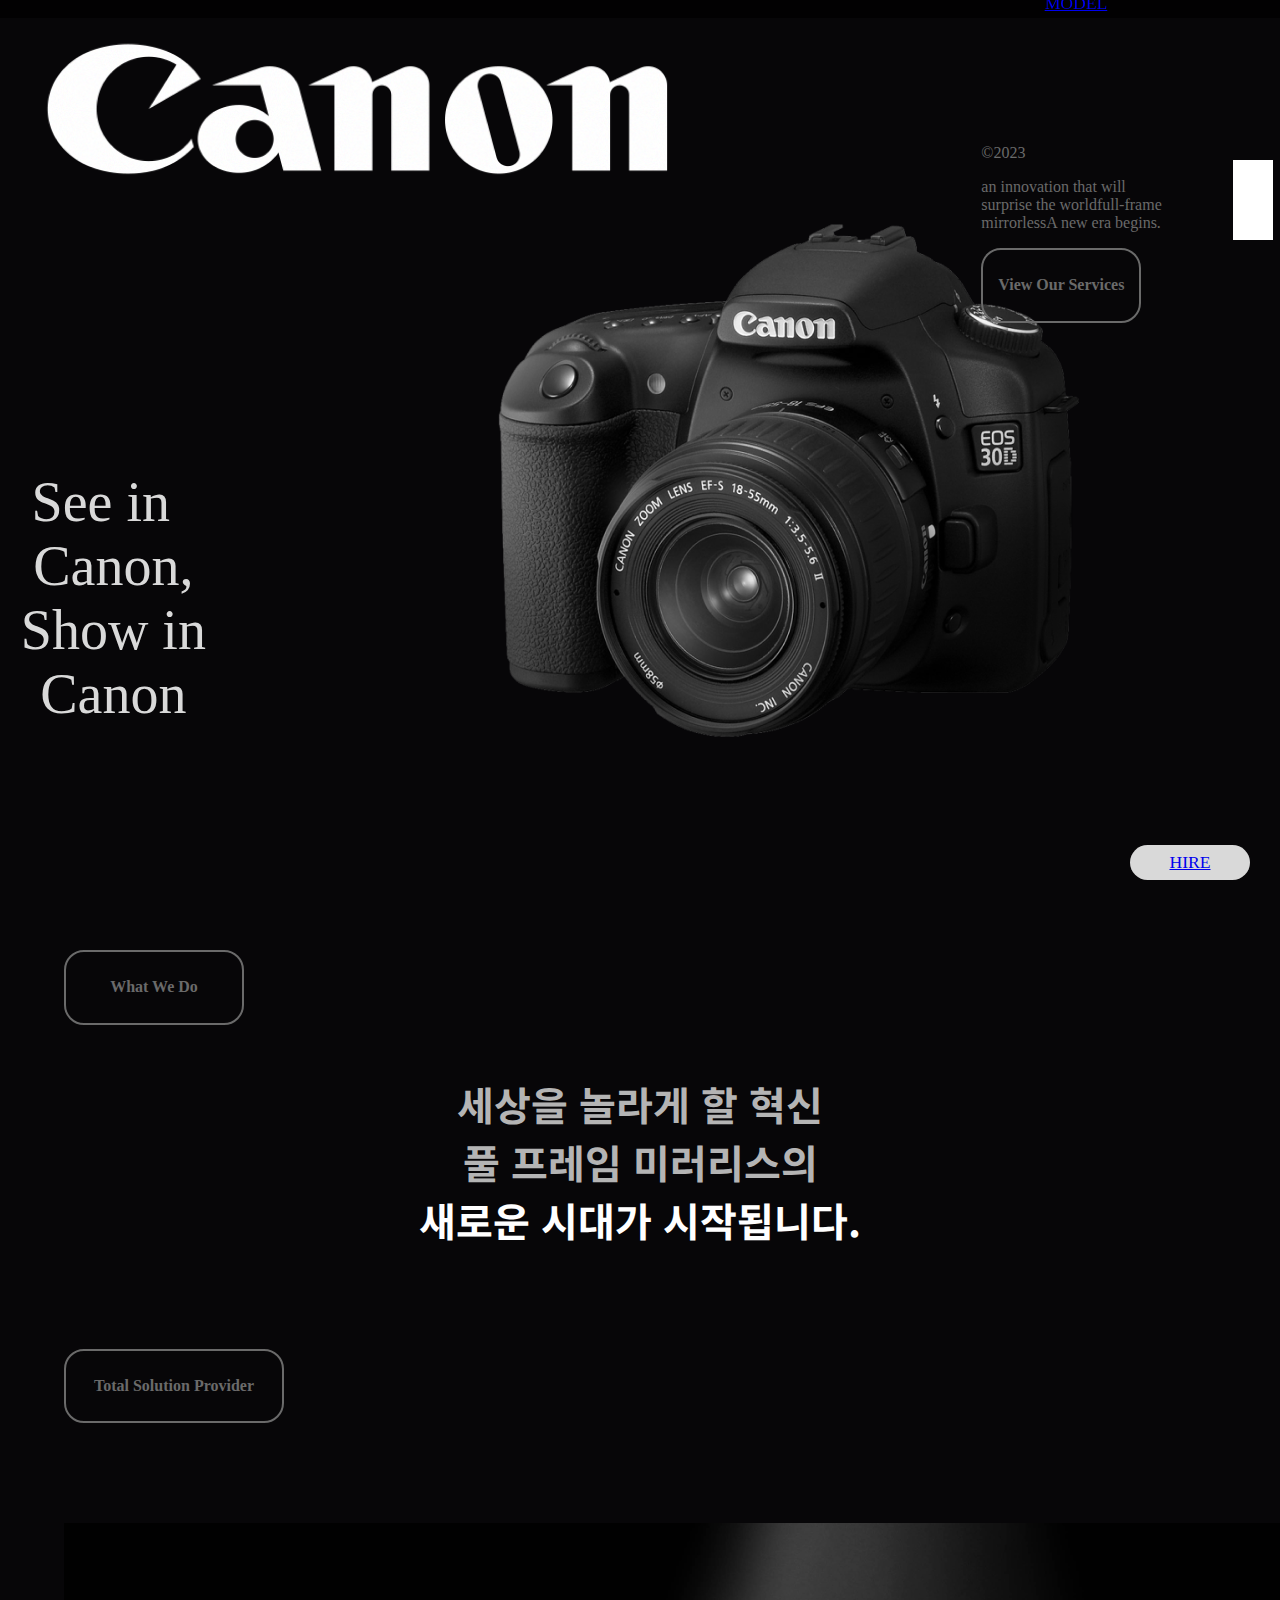
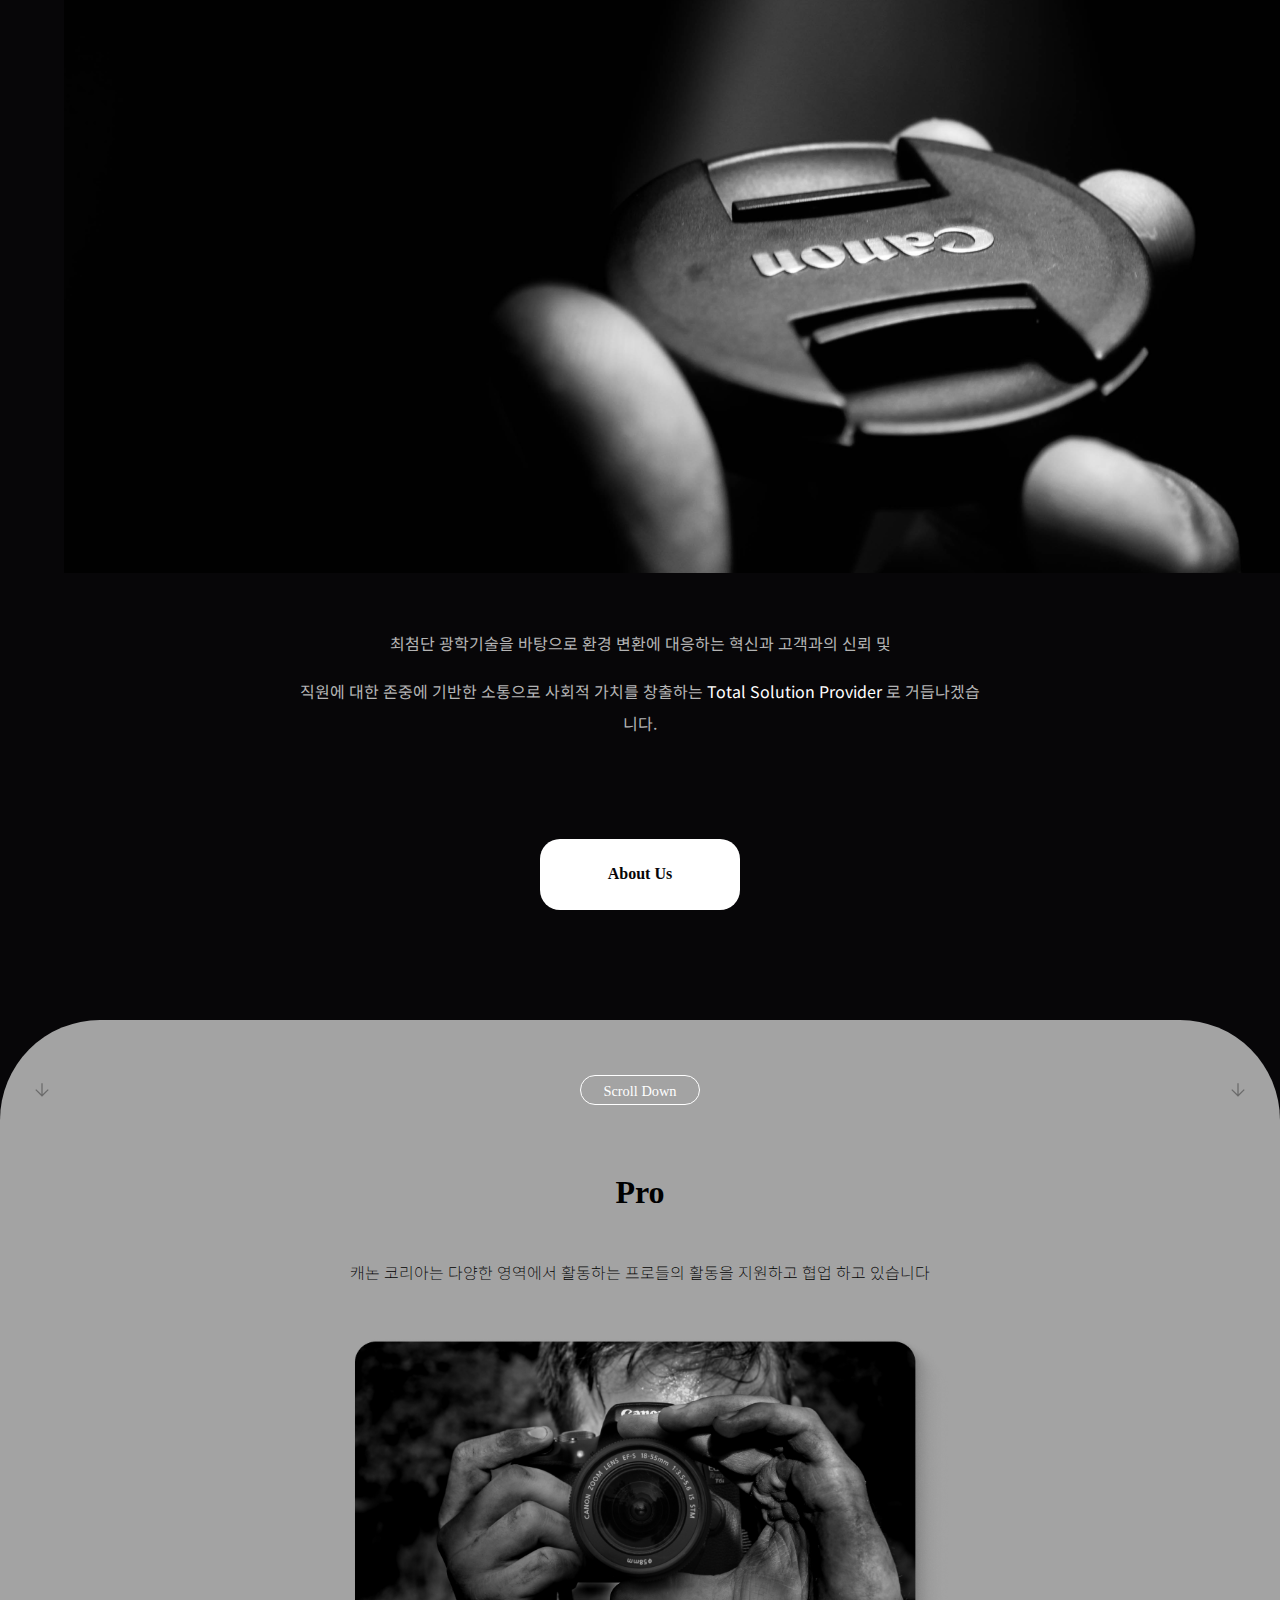
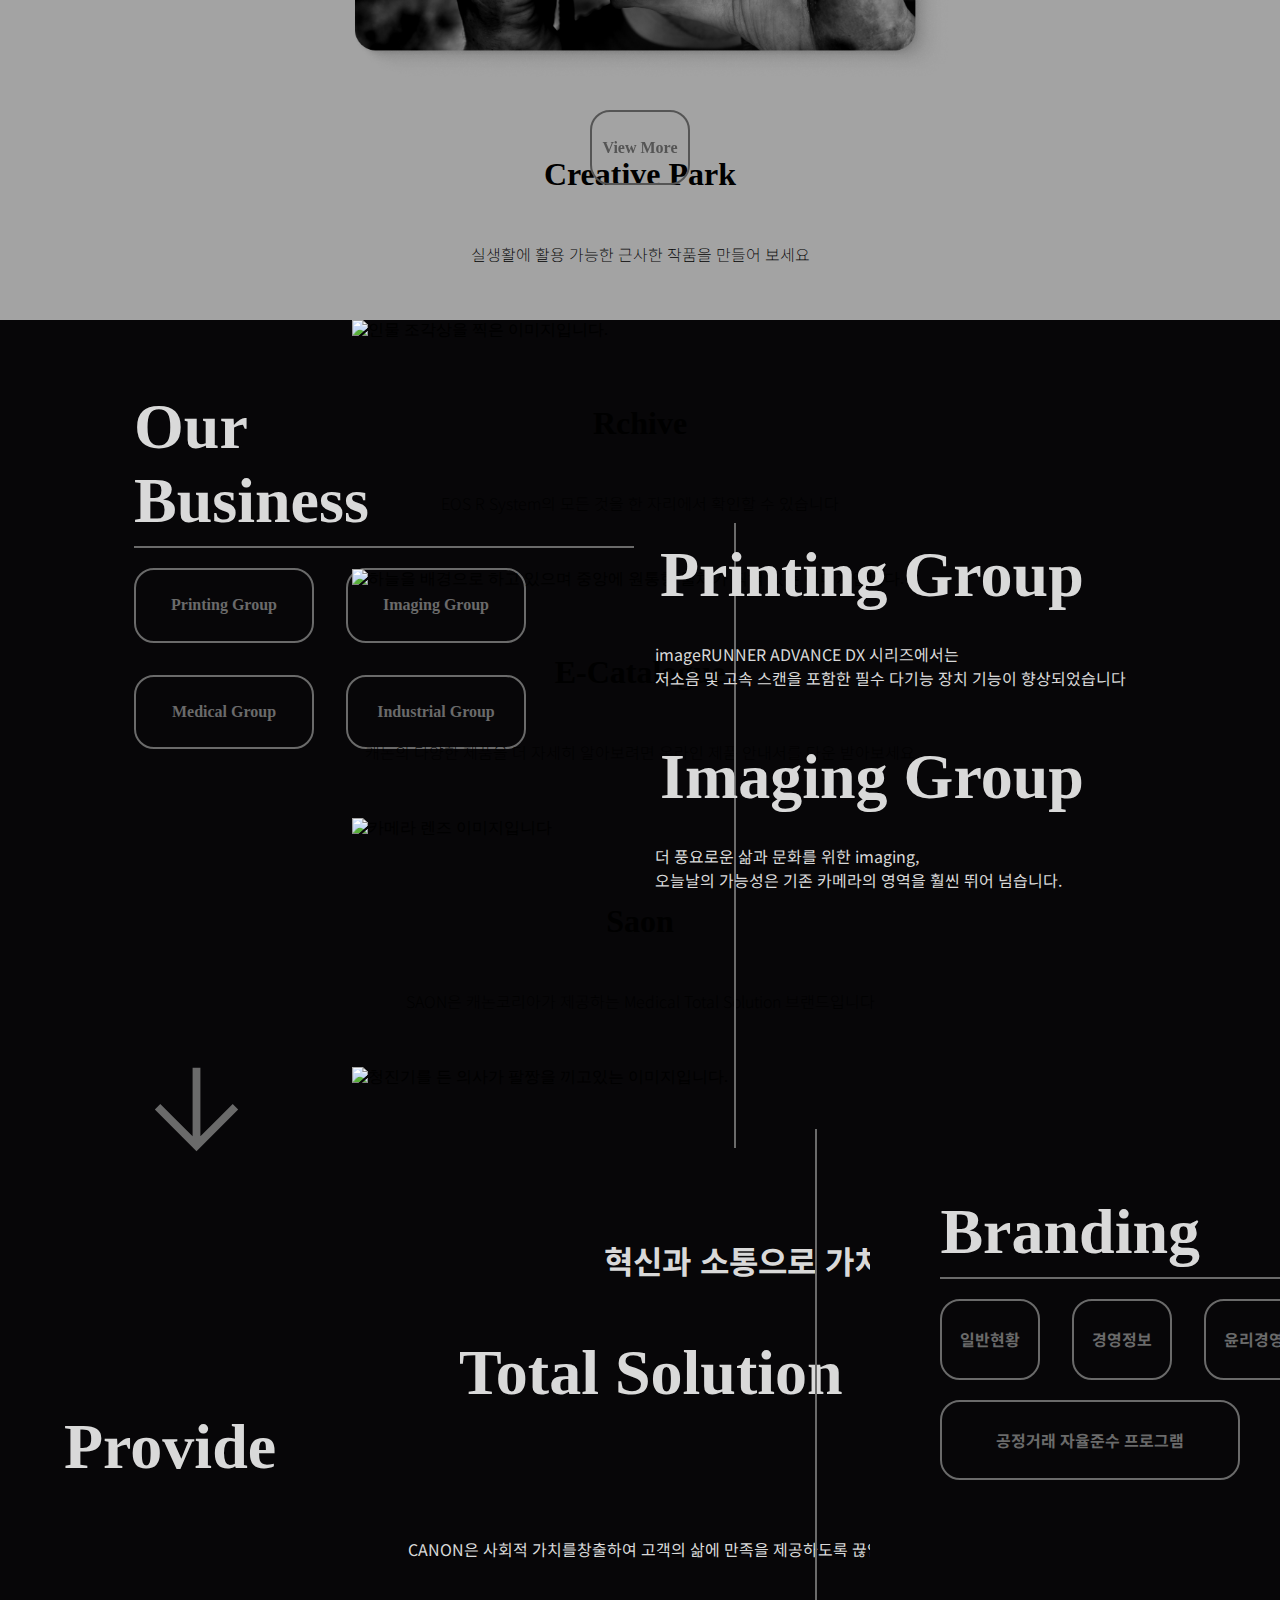
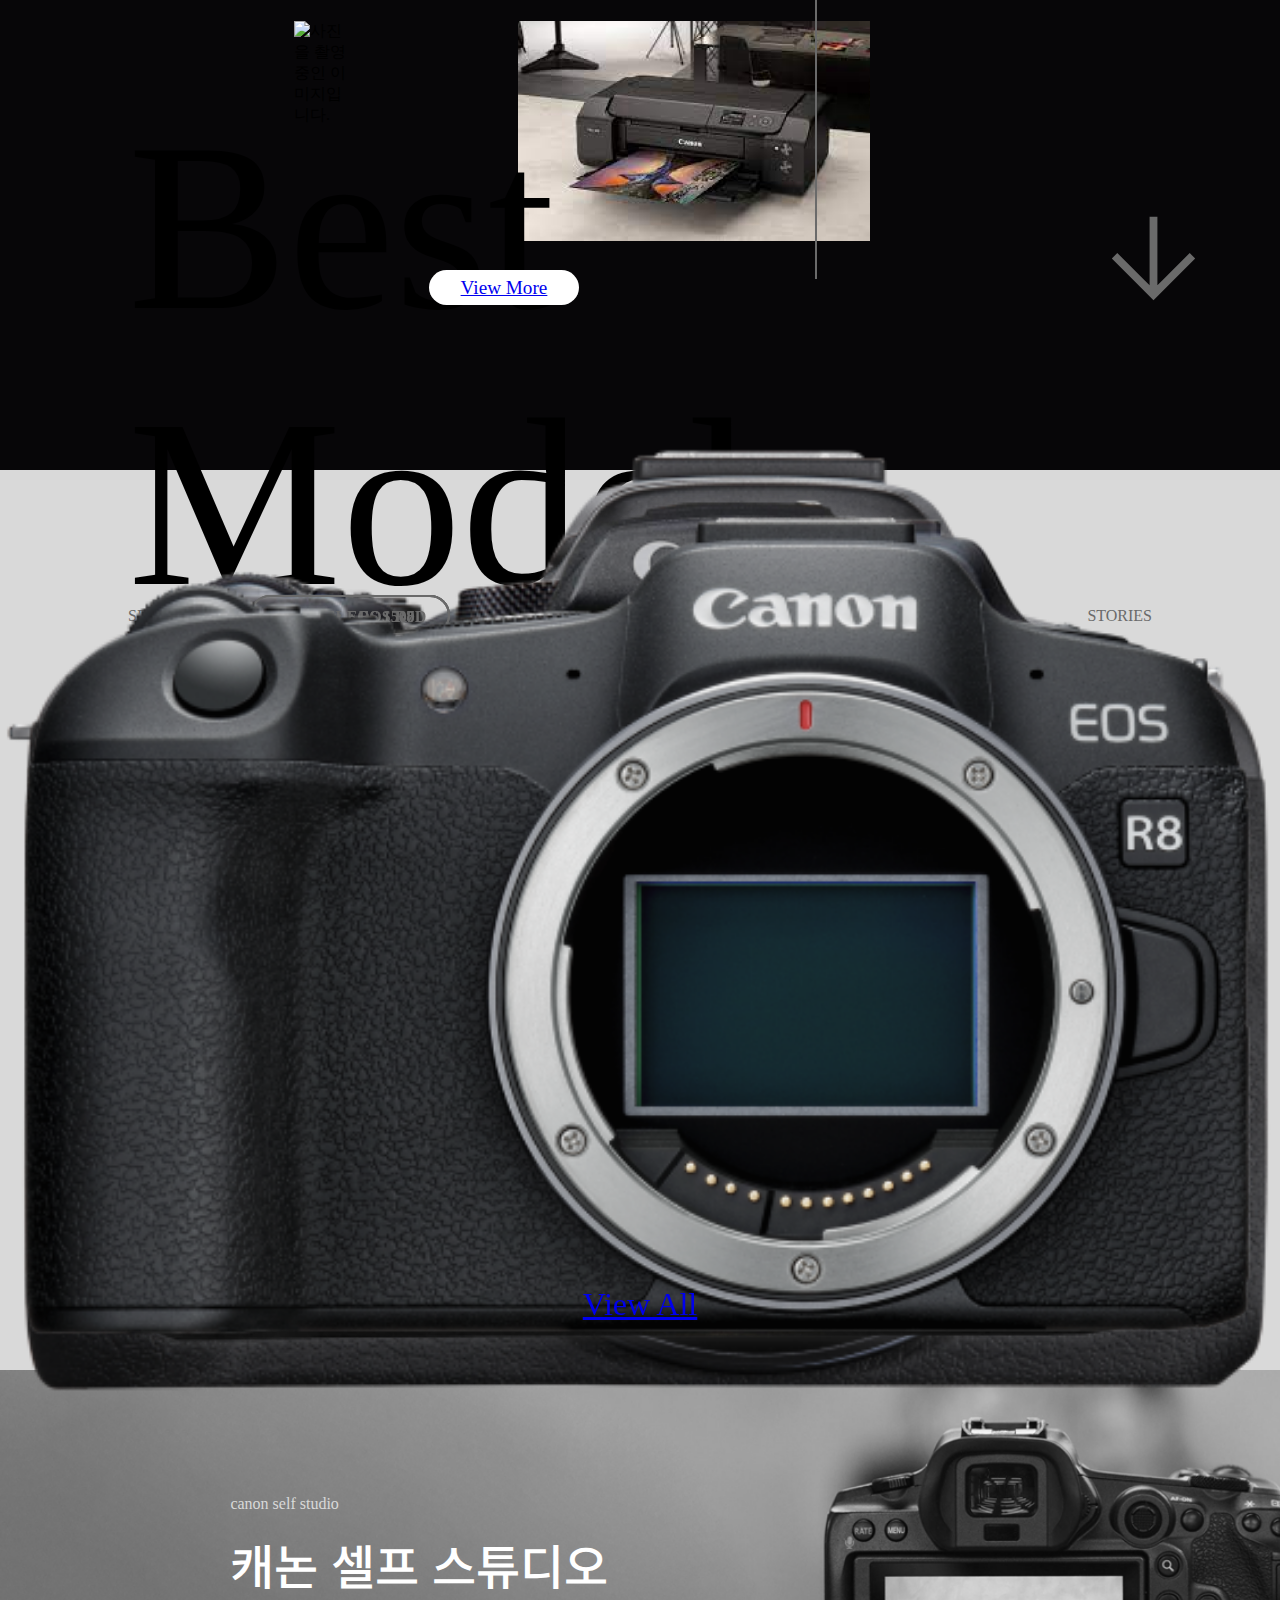
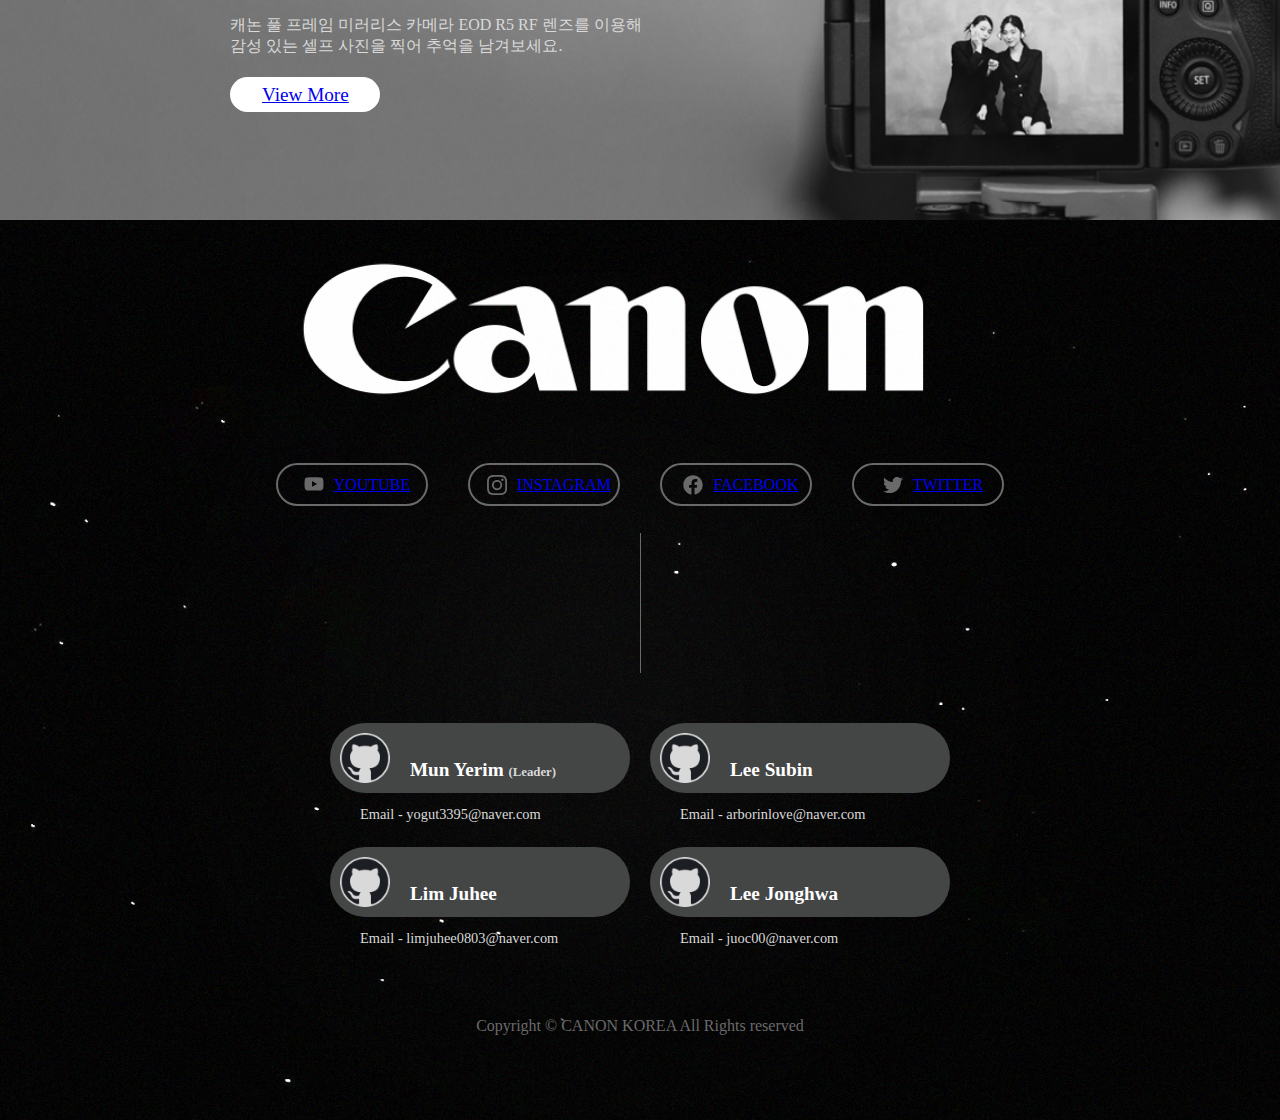
==== index.html @ 64e135cb "이종화 main 페이지 추가 수정" ====
<!DOCTYPE html>
<html lang="ko">
<head>
    <meta charset="UTF-8">
    <meta name="viewport" content="width=device-width, initial-scale=1.0">
    <title>main-design</title>
    <!-- open graph -->

    <!-- favicon -->
    <link rel="apple-touch-icon" sizes="180x180" href="./favicon/apple-touch-icon.png">
    <link rel="icon" type="image/png" sizes="32x32" href="./favicon/favicon-32x32.png">
    <link rel="icon" type="image/png" sizes="16x16" href="./favicon/favicon-16x16.png">
    <link rel="manifest" href="./favicon/site.webmanifest">
    
    <!-- reset -->
    <link rel="stylesheet" href="./common/minireset.min.css">

    <!-- font -->
    <link rel="stylesheet" href="./neuemontreal-canon-subset.css">
    <link rel="stylesheet" href="./en-font.css">

    <!-- 공통 css -->
    <link rel="stylesheet" href="./common.css">
    <link href="https://unpkg.com/aos@2.3.1/dist/aos.css" rel="stylesheet">
    <link rel="stylesheet" href="./common/swiper-bundle.min.css">
    
    <!-- 개별 css -->
    <link rel="stylesheet" href="./index.css">

    <!-- jQuery -->
    <script src="./common/jquery-3.7.0.min.js"></script>

    <!-- JS livelibrary-->
    <script src="https://unpkg.com/aos@2.3.1/dist/aos.js"></script>
    <script src="./common/swiper-bundle.min.js"></script>
    <script src="./common/gsap.min.js"></script>
    <script src="./common/ScrollTrigger.min.js"></script>
    <script src="./common/ScrollToPlugin.min.js"></script>
    <!-- 개별 JS-->
    <script defer src="./index.js"></script>
</head>
<body>
    <script>
        AOS.init();
    </script>
    <!-- nav -->
    <header>
        <div class="nav-logo">
            <img src="./images/logo-big.png" alt="캐논 큰 사이즈의 로고입니다.">
        </div>
        <nav>
            <ul class="gnb">
                <li>.</li>
                <li><a href="#">HOME</a></li>
                <li><a href="./branding/branding.html">BRANDING</a></li>
                <li><a href="./bestModel/bestModel.html">BEST MODEL</a></li>
                <li><a href="./event/event.html">EVENT</a></li>
            </ul>
        </nav>
        <a href="#" class="side-btn"><img src="./images/logo_black.png" alt=""></a> 
        <a href="#" class="bottom-btn">HIRE</a>
    </header>
    <!-- main -->
    <main>
        <!--  main-home  -->
        <article class="main-home">
            <div class="main-home-left-box">
                <h2>See in Canon, <!-- color : d9d9d9 -->
                    <br>Show in Canon
                </h2>
            </div>
            <div class="main-home-center-box">
                <img src="./images/main-camera.png" alt="캐논 카메라 사진입니다.">
            </div>
            <div class="main-home-right-box">
                <p>©2023</p>
                <p>an innovation that will <!-- color : 6a6a6a -->
                    <br>surprise the worldfull-frame 
                    <br>mirrorlessA new era begins.
                </p>        
                <div class="radius-area-txt">
                    <h4>View Our Services</h4><!-- color : 6a6a6a -->
                </div>           
            </div>
        </article>
        <!--  main-about  -->
        <article class="main-about">
            <div class="radius-area-txt">
                <h4>What We Do</h4>
            </div>
            <h2 class="main-about-large-txt">세상을 놀라게 할 혁신 <!-- color : b4b4b4 -->
                <br>풀 프레임 미러리스의 
                <br><span class="main-about-point-color">새로운 시대가 시작됩니다.</span> <!-- color : ffffff -->
            </h2>
            <div class="radius-area-txt">
                <h4>Total Solution Provider</h4>
            </div>
                <img src="./images/main-aboutUs.png" alt="캐논 카메라 렌즈의 이미지입니다."> 
            <div class="main-about-txt-box">
                <p>최첨단 광학기술을 바탕으로 환경 변환에 대응하는 혁신과 고객과의 신뢰 및 </p>
                <p>직원에 대한 존중에 기반한 소통으로 사회적 가치를 창출하는
                    <span class="main-about-point-color">Total Solution Provider</span>
                    로 거듭나겠습니다.</p>
            </div>
                <div class="main-aboutus">
                    <h4>About Us</h4>
                </div>
                <div class="main-scrolldown-title">
                    <div class="flow-text">
                        <div class="ani-left">
                            <h1>See in Canon Show in Canon</h1>
                        </div>
                        <div class="ani-right">
                            <h1>See in Canon Show in Canon</h1>
                        </div>
                    </div>
                </div>
        </article>
        <!--  main-scrollDown  -->
        <article class="swiper main-scrolldown" id="swiper2">
            <div class="main-scrolldown-txt">
                <div class="scrollDown-arrow">
                    <svg xmlns="http://www.w3.org/2000/svg" viewBox="0 -960 960 960">
                    <path d="M480-160 160-480l42-42 248 248v-526h60v526l248-248 42 42-320 320Z" />
                    </svg>
                    
                    <p>scroll down</p>
                    
                    <svg xmlns="http://www.w3.org/2000/svg" viewBox="0 -960 960 960">
                    <path d="M480-160 160-480l42-42 248 248v-526h60v526l248-248 42 42-320 320Z" />
                    </svg>
                </div>
            </div>
            <div class="view-btn">
                <h4>View More</h4>
            </div>
            <div class="swiper-wrapper">
                <div class="swiper-slide main-scrolldown-swiper">
                    <div class="main-scrolldown-title">
                        <h3>Pro</h3>
                        <p>캐논 코리아는 다양한 영역에서 활동하는 프로들의 활동을 지원하고 협업 하고 있습니다</p>
                    </div>
                    <img src="./images/main-scrollDown1.png" alt="사진 찍는 모습을 담은 이미지입니다"> 
                </div>
                <div class="swiper-slide main-scrolldown-swiper">
                    <div class="main-scrolldown-title">
                        <h3>Creative Park</h3>
                        <p>실생활에 활용 가능한 근사한 작품을 만들어 보세요</p>
                    </div>
                    <img src="./images/main-scrollDown2.png" alt="인물 조각상을 찍은 이미지입니다."> 
                </div>
                <div class="swiper-slide main-scrolldown-swiper">
                    <div class="main-scrolldown-title">
                        <h3>Rchive</h3>
                        <p>EOS R System의 모든 것을 한 자리에서 확인할 수 있습니다</p>
                    </div>
                    <img src="./images/main-scrollDown3.png" alt="하늘을 배경으로 하고 있으며 중앙에 원통형 물체가 찍혀 있는 이미지입니다."> 
                </div>
                <div class="swiper-slide main-scrolldown-swiper">
                    <div class="main-scrolldown-title">
                        <h3>E-Catalogue</h3>
                        <p>캐논의 다양한 제품을 더 자세히 알아보려면 온라인 제품 안내서를 다운 받아보세요</p>
                    </div>
                    <img src="./images/main-scrollDown4.png" alt="카메라 렌즈 이미지입니다"> 
                </div>
                <div class="swiper-slide main-scrolldown-swiper">
                    <div class="main-scrolldown-title">
                        <h3>Saon</h3>
                        <p>SAON은 캐논코리아가 제공하는 Medical Total Solution 브랜드입니다</p>
                    </div>
                    <img src="./images/main-scrollDown5.png" alt="청진기를 든 의사가 팔짱을 끼고있는 이미지입니다."> 
                </div>
            </div>
            <div class="swiper-pagination"></div>
        </article>
        <!--  main-business + branding  -->
        <article class="main-business-branding">
            <div class="main-business-branding-top">
                <div class="main-business-list">
                    <h2>Our Business</h2>
                    <div class="main-business-list-box">
                        <div class="main-business-radius-area-txt">
                            <h4>Printing Group</h4>
                        </div>
                        <div class="main-business-radius-area-txt">
                            <h4>Imaging Group</h4>
                        </div>
                        <div class="main-business-radius-area-txt">
                            <h4>Medical Group</h4>
                        </div>
                        <div class="main-business-radius-area-txt">
                            <h4>Industrial Group</h4>
                        </div>
                        <div class="main-business-arrow">
                            <p><svg xmlns="http://www.w3.org/2000/svg" viewBox="0 -960 960 960">
                            <path d="M480-160 160-480l42-42 248 248v-526h60v526l248-248 42 42-320 320Z" />
                            </svg></p>
                        </div>
                    </div>
                </div> 
                <div class="swiper-container main-business-photo" id="slide1">
                    <div class="swiper-container" id="slide2">
                        <div class="swiper-wrapper">
                            <div class="swiper-slide">
                                <h2>Printing Group</h2>
                                <p>imageRUNNER ADVANCE DX 시리즈에서는
                                <br>저소음 및 고속 스캔을 포함한 필수 다기능 장치 기능이 향상되었습니다</p>
                            </div>
                            <div class="swiper-slide txt-margin">
                                <h2>Imaging Group</h2>
                                <p>더 풍요로운 삶과 문화를 위한 imaging,
                                <br>오늘날의 가능성은 기존 카메라의 영역을 훨씬 뛰어 넘습니다.</p>
                            </div>
                            <div class="swiper-slide">
                                <h2>Medical Group</h2>
                                <p>환자와 의료기관이 함께 미래를 내다보는 canon,
                                <br>Canon은 헬스케어에 기여할 새로운 가치를 추구합니다.</p>
                            </div>
                            <div class="swiper-slide txt-margin">
                                <h2>Industrial Group</h2>
                                <p>반도체 리소그래피 장비는 사회를 지탱하는 역할을 합니다.
                                <br>Canon은 생산성을 높이고 디지털 기술을 발전시키기 위해 더 나아갑니다.</p>
                            </div>
                        </div>
                    </div>
                    <div class="swiper-wrapper main-business-photo-imgbox">
                        <div class="swiper-slide">
                            <img src="./images/main-business-imaging-group1.png" alt="남성이 사진을 찍고 있는 이미지입니다.">
                            <img src="./images/printing-group2.png" alt="프린트 사진입니다.">
                        </div>
                        <div class="swiper-slide">
                            <img src="./images/Medical-Group1.png" alt="병원 안의 사진입니다.">
                            <img src="./images/main-business-imaging-group2.png" alt="가족으로 보이는 세명이 즐거운 식사를 하는 이미지입니다.">
                        </div>
                        <div class="swiper-slide">
                            <img src="./images/Industrial-Group1.jpg" alt="검사장비로 작업 하고 있는 사람이 보이는 사진입니다.">
                            <img src="./images/Medical-Group2.png" alt="병원에 세명의 남성이 있는 이미지입니다.">
                        </div>
                        <div class="swiper-slide">
                            <img src="./images/printing-group1.png" alt="프린트 이미지입니다.">
                            <img src="./images/Industrial-Group2.jpg" alt="컴퓨터를 옮기는 사람이 보이는 이미지입니다.">
                        </div>
                    </div>
                    <div class="swiper-pagination"></div>
                </div>
            </div>
            <div class="main-business-branding-bottom">
                <div class="swiper-container main-branding-list" id="swiper3">
                    <div class="main-branding-txt">
                        <h3>혁신과 소통으로 가치를 창출하는</h3>
                        <h2>Total Solution Provide</h2>
                        <p>CANON은 사회적 가치를창출하여 고객의 삶에 만족을 제공하도록 끊임없이 노력하고 있습니다.</p>
                    </div>
                    <div class="swiper-wrapper main-branding-imgbox">
                        <div class="swiper-slide">
                            <img src="./images/main-branding1.png" alt="사진을 촬영 중인 이미지입니다.">
                        </div>
                        <div class="swiper-slide">
                            <img src="./images/printing-group2.png" alt="프린트 이미지입니다.">
                        </div>
                        <div class="swiper-slide">
                            <img src="./images/main-branding2.png" alt="캐논 카메라 이미지입니다.">
                        </div>
                        <div class="swiper-slide">
                            <img src="./images/main-branding3.png" alt="캐논 카메라 확대샷입니다.">
                        </div>
                    </div>
                    <div class="view-more">
                        <a href="./branding/branding.html">View More</a>
                    </div>
                </div>
            
                <div class="main-branding-txtbox">
                    <div class="main-branding-txtlist">
                        <h2>Branding</h2>
                        <div class="main-branding-inner-box">
                            <div class="main-branding-radius-area-txt">
                                <h4>일반현황</h4>
                            </div>
                            <div class="main-branding-radius-area-txt">
                                <h4>경영정보</h4>
                            </div>
                            <div class="main-branding-radius-area-txt">
                                <h4>윤리경영</h4>
                            </div>
                        </div>
                        <div class="main-branding-radius-area-txt large-style">
                            <h4>공정거래 자율준수 프로그램</h4>
                        </div>
                        <div class="main-branding-arrow">
                            <p><svg xmlns="http://www.w3.org/2000/svg" viewBox="0 -960 960 960">
                                <path d="M480-160 160-480l42-42 248 248v-526h60v526l248-248 42 42-320 320Z" />
                                </svg></p>
                        </div> <!-- svg 작성 예정-->
                    </div>
                </div>
            </div>
        </article>
        <!--  main-bestModel  -->
        <article class="main-bestmodel">
            <div class="swiper main-bestmodel-container"id="swiper4">
                <div class="main-bestmodel-top">
                    <h4>.</h4>
                </div>
                <div class="main-bestmodel-side">
                    <p>SECTION 001</p>
                    <p>STORIES</p>
                </div>
                <h1 data-aos="slide-down" data-aos-achor-placement="top-top">Best Model</h1>
                <a href="./bestModel/bestModel.html">View All</a>
                <div class="swiper-wrapper main-bestModel-imgbox">
                    <div class="swiper-slide main-bestmodel-img">
                        <h4>MODEL : EOS R50</h4>
                        <img src="./images/main-best1.png" alt="캐논 카메라 EOS R50 모델의 사진입니다." class="img1"></div>
                    <div class="swiper-slide main-bestmodel-img">
                        <h4>MODEL : EOS R8</h4>
                        <img src="./images/main-best2.png" alt="캐논 카메라의 EOS R8 모델의 사진입니다." class="img2"></div>
                    <div class="swiper-slide main-bestmodel-img">
                        <h4>MODEL : EOS 1500D</h4>
                        <img src="./images/main-best3.png" alt="캐논 카메라의 EOS 1500D 모델의 사진입니다." class="img3"></div>
                    <div class="swiper-slide main-bestmodel-img">
                        <h4>MODEL : EOS R7</h4>
                        <img src="./images/main-best4.png" alt="캐논 카메라의 EOS R7 모델의 사진입니다." class="img4"></div>
                </div>
            </div>
        </article>
        <!--  main-event  -->
        <article class="main-event">
            <div class="main-event-page1">
                <div class="main-event-item1">
                    <p>canon self studio</p>
                    <h2>캐논 셀프 스튜디오</h2>
                    <p>캐논 풀 프레임 미러리스 카메라 EOD R5 RF 렌즈를 이용해
                        <br>감성 있는 셀프 사진을 찍어 추억을 남겨보세요.</p>
                    <div class="view-more">
                        <a href="./event/event.html">View More</a>
                    </div>
                </div>
            </div>
        </article>
    </main>
    <!-- footer -->
    <footer>
        <div class="footer-top">
            <img src="./images/logo-big.png" alt="캐논 큰 사이즈의 로고입니다.">
            <div class="footer-sns">                               
                <div class="sns"><a href="https://www.youtube.com/channel/UCzRW5RWMLdRQjwTuZLl5yfg" target="_blank"><svg xmlns="http://www.w3.org/2000/svg" viewBox="0 0 576 590"><path d="M549.655 124.083c-6.281-23.65-24.787-42.276-48.284-48.597C458.781 64 288 64 288 64S117.22 64 74.629 75.486c-23.497 6.322-42.003 24.947-48.284 48.597-11.412 42.867-11.412 132.305-11.412 132.305s0 89.438 11.412 132.305c6.281 23.65 24.787 41.5 48.284 47.821C117.22 448 288 448 288 448s170.78 0 213.371-11.486c23.497-6.321 42.003-24.171 48.284-47.821 11.412-42.867 11.412-132.305 11.412-132.305s0-89.438-11.412-132.305zm-317.51 213.508V175.185l142.739 81.205-142.739 81.201z"/></svg>YOUTUBE</a></div> 
                <div class="sns"><a href="https://www.instagram.com/canonkorea/" target="_blank"><svg id="Layer_1" data-name="Layer 1" xmlns="http://www.w3.org/2000/svg" viewBox="0 0 1000 1000"><path d="M295.42,6c-53.2,2.51-89.53,11-121.29,23.48-32.87,12.81-60.73,30-88.45,57.82S40.89,143,28.17,175.92c-12.31,31.83-20.65,68.19-23,121.42S2.3,367.68,2.56,503.46,3.42,656.26,6,709.6c2.54,53.19,11,89.51,23.48,121.28,12.83,32.87,30,60.72,57.83,88.45S143,964.09,176,976.83c31.8,12.29,68.17,20.67,121.39,23s70.35,2.87,206.09,2.61,152.83-.86,206.16-3.39S799.1,988,830.88,975.58c32.87-12.86,60.74-30,88.45-57.84S964.1,862,976.81,829.06c12.32-31.8,20.69-68.17,23-121.35,2.33-53.37,2.88-70.41,2.62-206.17s-.87-152.78-3.4-206.1-11-89.53-23.47-121.32c-12.85-32.87-30-60.7-57.82-88.45S862,40.87,829.07,28.19c-31.82-12.31-68.17-20.7-121.39-23S637.33,2.3,501.54,2.56,348.75,3.4,295.42,6m5.84,903.88c-48.75-2.12-75.22-10.22-92.86-17-23.36-9-40-19.88-57.58-37.29s-28.38-34.11-37.5-57.42c-6.85-17.64-15.1-44.08-17.38-92.83-2.48-52.69-3-68.51-3.29-202s.22-149.29,2.53-202c2.08-48.71,10.23-75.21,17-92.84,9-23.39,19.84-40,37.29-57.57s34.1-28.39,57.43-37.51c17.62-6.88,44.06-15.06,92.79-17.38,52.73-2.5,68.53-3,202-3.29s149.31.21,202.06,2.53c48.71,2.12,75.22,10.19,92.83,17,23.37,9,40,19.81,57.57,37.29s28.4,34.07,37.52,57.45c6.89,17.57,15.07,44,17.37,92.76,2.51,52.73,3.08,68.54,3.32,202s-.23,149.31-2.54,202c-2.13,48.75-10.21,75.23-17,92.89-9,23.35-19.85,40-37.31,57.56s-34.09,28.38-57.43,37.5c-17.6,6.87-44.07,15.07-92.76,17.39-52.73,2.48-68.53,3-202.05,3.29s-149.27-.25-202-2.53m407.6-674.61a60,60,0,1,0,59.88-60.1,60,60,0,0,0-59.88,60.1M245.77,503c.28,141.8,115.44,256.49,257.21,256.22S759.52,643.8,759.25,502,643.79,245.48,502,245.76,245.5,361.22,245.77,503m90.06-.18a166.67,166.67,0,1,1,167,166.34,166.65,166.65,0,0,1-167-166.34" transform="translateY(-2.5 -10)"/></svg>INSTAGRAM</a></div> 
                <div class="sns"><a href="https://www.facebook.com/canonkoreacamera" target="_blank"><svg xmlns="http://www.w3.org/2000/svg" viewBox="0 0 512 512"><path d="M504 256C504 119 393 8 256 8S8 119 8 256c0 123.78 90.69 226.38 209.25 245V327.69h-63V256h63v-54.64c0-62.15 37-96.48 93.67-96.48 27.14 0 55.52 4.84 55.52 4.84v61h-31.28c-30.8 0-40.41 19.12-40.41 38.73V256h68.78l-11 71.69h-57.78V501C413.31 482.38 504 379.78 504 256z"/></svg>FACEBOOK</a></div> 
                <div class="sns"><a href="https://twitter.com/i/flow/login?redirect_after_login=%2Fcanoncamera_kr" target="_blank"><svg xmlns="http://www.w3.org/2000/svg" viewBox="0 0 512 512"><path d="M459.37 151.716c.325 4.548.325 9.097.325 13.645 0 138.72-105.583 298.558-298.558 298.558-59.452 0-114.68-17.219-161.137-47.106 8.447.974 16.568 1.299 25.34 1.299 49.055 0 94.213-16.568 130.274-44.832-46.132-.975-84.792-31.188-98.112-72.772 6.498.974 12.995 1.624 19.818 1.624 9.421 0 18.843-1.3 27.614-3.573-48.081-9.747-84.143-51.98-84.143-102.985v-1.299c13.969 7.797 30.214 12.67 47.431 13.319-28.264-18.843-46.781-51.005-46.781-87.391 0-19.492 5.197-37.36 14.294-52.954 51.655 63.675 129.3 105.258 216.365 109.807-1.624-7.797-2.599-15.918-2.599-24.04 0-57.828 46.782-104.934 104.934-104.934 30.213 0 57.502 12.67 76.67 33.137 23.715-4.548 46.456-13.32 66.599-25.34-7.798 24.366-24.366 44.833-46.132 57.827 21.117-2.273 41.584-8.122 60.426-16.243-14.292 20.791-32.161 39.308-52.628 54.253z"/></svg>TWITTER</a></div>
            </div>
        </div>
        
        <div class="footer-email-box">
            <div class="footer-email">
                <a href="https://github.com/nyerim" target="_blank"><img src="./images/git-logo.png" alt="문예림님의 깃허브 주소입니다."></a>
                <h4>Mun Yerim <span class="text-small">(Leader)</span></h4>
                <p>Email - yogut3395@naver.com</p>
            </div>
            <div class="footer-email">
                <a href="https://github.com/arborinlove" target="_blank"><img src="./images/git-logo.png" alt="이수빈님의 깃허브 주소입니다."></a>
                <h4>Lee Subin</h4>
                <p>Email - arborinlove@naver.com</p>
            </div>
            <div class="footer-email">
                <a href="https://github.com/limjuhee0803" target="_blank"><img src="./images/git-logo.png" alt="임주희님의 깃허브 주소입니다."></a>
                <h4>Lim Juhee</h4>
                <p>Email - limjuhee0803@naver.com</p>
            </div>
            <div class="footer-email">
                <a href="https://github.com/Lee-J-Hwa" target="_blank"><img src="./images/git-logo.png" alt="이종화님의 깃허브 주소입니다."></a>
                <h4>Lee Jonghwa</h4>
                <p>Email - juoc00@naver.com</p>
            </div>
        </div>
        <div class="footer-bottom">
            <p>Copyright © CANON KOREA All Rights reserved</p>
        </div>
    </footer>
</body>
</html>
---- neuemontreal-canon-subset.css ----
/* Regular */
@font-face {
  font-family: 'NeueMontreal-Regular';
  font-style: normal;
  font-weight: 300;
  font-display: swap;
  src: url(./NeueMontreal-Regular.woff2) format('woff2');
}

/* Light */
@font-face {
  font-family: 'NeueMontreal';
  font-style: normal;
  font-weight: 200;
  font-display: swap;
  src: url(./NeueMontreal-Light.woff2) format('woff2');
}

/* Medium */
@font-face {
  font-family: 'NeueMontreal';
  font-style: normal;
  font-weight: 500;
  font-display: swap;
  src: url(./NeueMontreal-Medium.woff2) format('woff2');
}

/* Bold */
@font-face {
  font-family: 'NeueMontreal';
  font-style: normal;
  font-weight: 700;
  font-display: swap;
  src: url(./NeueMontreal-Bold.woff2) format('woff2');
}
---- en-font.css ----
@charset "utf-8";
/* NeueMontreal 설정 */
@font-face {
  font-family: 'NeueMontreal';
  font-style: normal;
  font-weight: 200;
  font-display: swap;
  src: local('NeueMontreal-Light'),
    url('./fonts/NeueMontreal-Light.woff2') format('woff2'),
    url('./fonts/NeueMontreal-Light.woff2') format('woff2');
}

@font-face {
  font-family: 'NeueMontreal';
  font-style: normal;
  font-weight: 400;
  font-display: swap;
  src: local('NeueMontreal-Regular'),
    url('./fonts/NeueMontreal-Regular.woff2') format('woff2'),
    url('./fonts/NeueMontreal-Regular.woff2') format('woff2');
}

@font-face {
  font-family: 'NeueMontreal';
  font-style: normal;
  font-weight: 500;
  font-display: swap;
  src: local('NeueMontreal-Medium'),
    url('./fonts/NeueMontreal-Medium.woff2') format('woff2'),
    url('./fonts/NeueMontreal-Medium.woff2') format('woff');
}

@font-face {
  font-family: 'NeueMontreal';
  font-style: normal;
  font-weight: 700;
  font-display: swap;
  src: local('NeueMontreal-Bold'),
    url('./fonts/NeueMontreal-Bold.woff2') format('woff2'),
    url('./fonts/NeueMontreal-Bold.woff2') format('woff');
}
---- common.css ----
@charset "utf-8";
/**** root ****/
:root {
  --kr-font: 'Noto Sans KR'; /*폰트css 파일 정리 후 수정 예정*/
  --en-font: 'Neue Montreal'; /*폰트css 파일 정리 후 수정 예정*/
  --red-color: #cc0000;
  --black-color: #070608;
  --gray-color: #6a6a6a;
  --gray-color2: #d9d9d9;
}

/** scrollDown-arrow **/
.scrollDown-arrow {
  width: 95%;
  display: flex;
  justify-content: space-between;
  align-items: center;
  height: 40px;
  margin: 0 auto;
  color: var(--gray-color);
}

.scrollDown-arrow svg {
  width: 20px;
  height: 20px;
  fill: var(--gray-color);
}

.scrollDown-arrow p {
  text-transform: capitalize;
  font-size: 0.9rem;
  text-align: center;
  width: 120px;
  height: 30px;
  line-height: 30px;
  border: 1px solid var(--gray-color);
  border-radius: 15px;
}

/** view more **/
.view-more {
  text-transform: capitalize;
  font-size: 1.2rem;
  text-align: center;
  background-color: #fff;
  color: var(--gray-color);
  width: 150px;
  height: 35px;
  line-height: 35px;
  border-radius: 40px;
  transition: 0.3s;
}

.view-more:hover {
  color: var(--red-color);
  transform: scale(1.1);
}
---- index.css ----
@charset "utf-8";

@import url('https://fonts.googleapis.com/css2?family=Noto+Sans+KR:wght@300;400;500;700&display=swap');
* {
    box-sizing: border-box;
}
body {
    margin: 0;
    padding: 0;
    background-color: #070608;
    overflow-x: hidden;
}
/**** nav ****/

header {
    width: 100%;
    background-color: #070608;
    display: flex;
    justify-content: space-between;
    margin: 0;
    padding: 0;
}
header.change .nav-logo {
    display: none;
}
header.hide .nav-logo {
    width: 10%;
    margin-left: 1%;
}
header .nav-logo {
    width: 50%;
    display: block;
    position: fixed;
    top: 0;
    left: 0;
    transition: 2s;
    z-index: 9999;
}
header.resize .nav-logo {
    width: 9.5%;
    z-index: 9999;
}
nav.show .gnb {
    top: 1px;
}
header nav .gnb {
    display: flex;
    justify-content: space-between;
    align-items: center;
    position: fixed;
    top: -50px;
    font-size: 1.1rem;
    width: 100%;
    height: 50px;
    background-color: rgba(0, 0, 0, 0.7);
    transition: 0.5s;
    font-weight: 400;
    font-family: var(--en-font);
    z-index: 999;
}
header nav .gnb li {
    margin: 40px;
    color: var(--gray-color2);
}
header nav .gnb li:hover {
    color: #fff;
}
header nav .gnb li:first-child {
    margin-right: 50%;
    text-indent: -9999px;
}
header .side-btn {
    display: grid;
    align-items: center;
    width: 80px;
    height: 40px;
    background-color: #fff;
    color: #070608;
    text-align: center;
    position: fixed;
    right: -1%;
    top: 20%;
    transform: rotate(270deg);
    font-size: 1.1rem;
    font-weight: bold;
    z-index: 9999;
}
header .bottom-btn {
    width: 120px;
    height: 35px;
    background-color: var(--gray-color2);
    border-radius: 20px;
    text-align: center;
    line-height: 35px;
    font-size: 1.1rem;
    position: fixed;
    bottom: 20px;
    right: 30px;
    font-family: var(--en-font);
    z-index: 9999;
}
/**** main ****/
/* main-home */
.main-home {
    background: url(./images/main-background.png) no-repeat 50% / cover;
    width: 100%;
    height: 100vh;
    display: flex;
}

.main-home .main-home-center-box {
    width: 33.3333%;
    align-self: center;
    margin: 0 auto;
}
.main-home .main-home-left-box {
    width: 33.3333%;
    margin-bottom: 10%;
    align-self: flex-end;
}
.main-home .main-home-left-box h2 {
    color: var(--gray-color2);
    font-size: 3.5rem;
    text-align: center;
    text-indent: -25px;
    font-family: var(--en-font);
    font-weight: 200;
    margin-right: 200px;
    
}
.main-home .main-home-right-box {
    width: 33.3333%;
    margin-top: 10%;
    padding-left: 10%;
}
.main-home .main-home-right-box p {
    font-size: 1rem;
    color: var(--gray-color);
    font-family: var(--en-font);
}
.main-home .main-home-right-box .radius-area-txt {
    font-size: 1rem;
    color: var(--gray-color);
    border: 2px solid var(--gray-color);
    font-family: var(--en-font);
    border-radius: 20px;
    width: 160px;
    margin-top: 10px;
    text-align: center;
    padding: 5px;
}
/* main-about */
.main-about {
    width: 90%;
    margin: 0 auto;
    background-color: #070608;
    height: 180vh;
    padding-top: 50px;
    padding-bottom: 50px;
}
.main-about .radius-area-txt {
    font-size: 1rem;
    color: var(--gray-color);
    border: 2px solid var(--gray-color);
    border-radius: 20px;
    width: 180px;
    margin-top: 10px;
    text-align: center;
    padding: 5px;
    margin: 0;
    font-family: var(--en-font);
}
.main-about .radius-area-txt:nth-of-type(2) {
    width: 220px;
    margin: 100px 0;
}
.main-about .main-about-large-txt {
    font-size: 2.5rem;
    color: #b4b4b4;
    text-align: center;
    margin: 50px;
    font-family: var(--kr-font);
}
.main-about .main-about-point-color {
    color: #fff;
}
.main-about .main-about-txt-box {
    width: 60%;
    margin: 50px auto;
}
.main-about .main-about-txt-box p {
    color: #b4b4b4;
    text-align: center;
    line-height: 2;
    font-family: var(--kr-font);
}
.main-about .main-aboutus {
    background-color: #fff;
    width: 200px;
    border-radius: 20px;
    padding: 5px;
    margin: 100px auto;
    font-family: var(--en-font);
}
.main-about .main-aboutus h4 {
    text-align: center;
    font-size: 1rem;
    color: #070608;
    font-family: var(--en-font);
}
.main-about .main-scrolldown-title {
    position: relative;
    width: 300%;
    text-align: center;
}
.main-about .main-scrolldown-title {
    width: 112%;
    overflow: hidden;
    font-size: 10rem;
    text-shadow: -5px 0 #444545,0 5px #444545,5px 0px #444545,0px -5px #444545; 
    font-family: var(--en-font);
    color: inherit;
}
.main-about .main-scrolldown-title .flow-text {
    width: 400%;
    display: flex;
    animation: ani-1 15s infinite linear;
}
.ani-left,.ani-right {
    width: 200%;
    display: flex;
}
.main-about .main-scrolldown-title .flow-text h1 {
    font-size: 10rem;
    margin-left: 1750px;
}
@keyframes ani-1 {
    0% {
        transform: translateX(0%);
    }
    100% {
        transform: translateX(-50%);
    }
}
/* main-scrolldown  */
.main-scrolldown {
    width: 100%;
    height: 100vh;
    padding-top: 50px;
    margin-top: 100px;
    background-color: #A3A3A3;
    border-radius: 100px 100px 0 0;
    position: relative;
}
.main-scrolldown .main-scrolldown-top {
    margin: 0 auto;
    width: 90%;
}
.main-scrolldown .scrollDown-arrow p {
    color: #fff;
    border: 1px solid white;
    font-family: var(--en-font);
}
.main-scrolldown .main-scrolldown-title {
    margin: 50px auto;
    width: 100%;
    line-height: 2;
}
.main-scrolldown .main-scrolldown-title h3 {
    text-align: center;
    font-size: 2rem;
    font-family: var(--en-font);
}
.main-scrolldown .main-scrolldown-title p {
    text-align: center;
    font-size: 1rem;
    font-family: var(--kr-font);
    font-weight: 200;
}
.main-scrolldown .main-scrolldown-swiper {
    width: 50%;
    margin: 0 auto;
}
.main-scrolldown .main-scrolldown-swiper img {
    width: 95%;
    margin-left: 5%;
}
#swiper2 .swiper-pagination {
    display: grid;
    justify-self: center;
    margin: 100px;
}

.main-business-branding {
    width: 90%;
    padding-top: 50px;
    margin-top: 50px;
    margin: 0 auto;
}
.main-business-branding .main-business-branding-top {
    height: 50vh;
    display: flex;
    align-items: center;
    justify-content: space-between;
}
.main-business-branding .main-business-branding-top .main-business-list {
    width: 30%;
    height: 50vh;
}
.main-business-branding .main-business-branding-top .main-business-list h2 {
    color: var(--gray-color2);
    font-family: var(--en-font);
    font-size: 4rem;
    margin: 20px;
    padding-left: 50px;
    padding-bottom: 10px;
    position: relative;
}
.main-business-branding .main-business-branding-top .main-business-list h2::before {
    content: '';
    width: 500px;
    background-color: var(--gray-color);
    height: 2px;
    position: absolute;
    bottom: 0;
}
.main-business-branding .main-business-branding-top .main-business-list h2::after {
    content: '';
    width: 2px;
    background-color: var(--gray-color);
    height: 625px;
    position: absolute;
    left: 650px;
    bottom: -600px;
}
.main-business-branding .main-business-branding-top .main-business-list .main-business-list-box {
    display: grid;
    grid-template-columns: 1fr 1fr;
    gap: 2rem;
    margin: 20px;
    padding-left: 50px;
}
.main-business-branding .main-business-branding-top .main-business-list .main-business-list-box .main-business-radius-area-txt {
    font-size: 1rem;
    color: var(--gray-color);
    border: 2px solid var(--gray-color);
    border-radius: 20px;
    width: 180px;
    margin-top: 10px;
    text-align: center;
    padding: 5px;
    margin: 0;
    font-family: var(--en-font);
}
.main-business-branding .main-business-branding-top .main-business-list .main-business-list-box .main-business-arrow {
    width: 125px;
    padding-top: 250px;
    fill: var(--gray-color);
}
.main-business-branding .main-business-branding-top .main-business-photo {
    width: 50%;
    height: 50vh;
    overflow: hidden;
    top: 30%;
    padding-top: 12.5px;
}

.main-business-branding .main-business-branding-top .main-business-photo h2 {
    color: var(--gray-color2);
    font-family: var(--en-font);
    font-size: 4rem;
    margin: 20px;
    padding-bottom: 10px;
    position: relative;
}
.main-business-branding .main-business-branding-top .main-business-photo p {
    color: var(--gray-color2);
    font-family: var(--kr-font);
    font-size: 1rem;
    margin: 15px;
    margin-bottom: 50px;
}
.main-branding-txt {
    width: 1000px;
    margin-bottom: 50px;
}
.main-business-branding .main-business-branding-top .main-business-photo .main-business-photo-imgbox {
    display: flex;
    margin: 20px;
    gap: 2rem;
}
.main-business-branding .main-business-branding-bottom {
    height: 50vh;
    display: flex;
    justify-content: space-between;
    padding-top: 300px;
}
.main-business-branding .main-business-branding-bottom .main-branding-list {
    width: 1000px;
    height: 90vh;
    display: grid;
    align-content: flex-end;
    overflow: hidden;
}

.main-business-branding .main-business-branding-bottom .main-branding-list h3 {
    color: var(--gray-color2);
    font-family: var(--kr-font);
    font-size: 2rem;
    text-indent: 540px;
}
.main-business-branding .main-business-branding-bottom .main-branding-list h2 {
    color: var(--gray-color2);
    font-family: var(--en-font);
    font-size: 4rem;
    text-indent: 395px;
}
.main-business-branding .main-business-branding-bottom .main-branding-list p {
    
    color: var(--gray-color2);
    font-family: var(--kr-font);
    font-size: 1rem;
    margin: 20px;
    margin-bottom: 10px;
    text-align: right;
}
.main-business-branding .main-business-branding-bottom .main-branding-imgbox {
    display: flex;
}
.main-business-branding .main-business-branding-bottom .main-branding-imgbox img {
    width: 100%;
    transform: translateX(60px);
}
.main-business-branding .main-business-branding-bottom .main-branding-list .view-more {
    margin: 25px 10px;
    z-index: 9999;
    justify-self: center;
    margin-right: 13%;
}
.main-business-branding .main-business-branding-bottom .main-branding-txtbox {
    width: 30%;
    height: 50vh;
}
.main-business-branding .main-business-branding-bottom .main-branding-txtlist  {
    margin-top: 75px;
}
.main-business-branding .main-business-branding-bottom .main-branding-txtlist h2 {
color: var(--gray-color2);
font-family: var(--en-font);
font-size: 4rem;
margin: 20px;
padding-left: 50px;
padding-bottom: 10px;
position: relative;
}
.main-business-branding .main-business-branding-bottom .main-branding-txtlist h2::before {
    content: '';
    width: 420px;
    background-color: var(--gray-color);
    height: 2px;
    position: absolute;
    bottom: 0;
}
.main-business-branding .main-business-branding-bottom .main-branding-txtlist h2::after {
    content: '';
    width: 2px;
    background-color: var(--gray-color);
    height: 750px;
    position: absolute;
    left: -75px;
    bottom: -600px;
}
.main-business-branding .main-business-branding-bottom .main-branding-txtlist .main-branding-inner-box {
    display: grid;
    grid-template-columns: 1fr 1fr 1fr;
    gap: 2rem;
    margin: 20px;
    padding-left: 50px;
}
.main-branding-radius-area-txt {
    font-size: 1rem;
    color: var(--gray-color);
    border: 2px solid var(--gray-color);
    font-family: var(--kr-font);
    border-radius: 20px;
    width: 100px;
    margin-top: 10px;
    text-align: center;
    padding: 5px;
    margin: 0;
}
.large-style {
    width: 300px;
    margin-left: 70px;
}
.main-branding-arrow {
    width: 425px;
    padding-left: 300px;
    padding-top: 300px;
    fill: var(--gray-color);
    justify-self: right;
}
.main-bestmodel {
    background-color: #D9D9D9;
    position: relative;
}
.main-bestmodel-container {
    margin: 0 auto;
    margin-top: 800px;
    width: 80%;
    height: 100vh;
    background-color: #D9D9D9;
    display: grid; 
}
.main-bestmodel .main-bestmodel-top {
    justify-self: center;
    align-self: flex-end;
    font-size: 1rem;
    color: var(--gray-color);
    border: 2px solid var(--gray-color);
    border-radius: 20px;
    width: 200px;
    height: 40px;
    line-height: 40px;
    text-align: center;
    margin: 0;
    text-indent: -9999px;
    opacity: 0;
}
.main-bestmodel .main-bestmodel-side {
    width: 100%;
    display: flex;
    justify-content: space-between;
    margin: 0;
}
.main-bestmodel .main-bestmodel-side p {
    margin-top: 50px;
    font-size: 1rem;
    color: var(--gray-color); 
    font-family: var(--en-font);
}
.main-bestmodel .main-bestmodel-container h1 {
    font-size: 15rem;
    margin: 0 auto;
    font-family: var(--en-font);
    font-weight: 200;
}
.main-bestmodel .main-bestmodel-container a {
    font-size: 2rem;
    margin: 0 auto;
    font-family: var(--en-font);
    cursor: pointer;
    z-index: 9999;
}
.main-bestmodel .main-bestmodel-container a:hover {
    transform: scale(1.1);
    transition: 0.3s;
    color:#cc0000;
}
.main-bestModel-imgbox {
    position: absolute;
    top: 0;
    left: 0;
    bottom: 0;
    right: 0;
    margin: auto;
    display: grid;
}
.main-bestModel-imgbox img {
    width: 90%;
    object-fit: cover;
    justify-self: center;
}
.main-event {
    width: 100%;
    height: 50vh;
    margin: 0 auto;
    display: flex;
    justify-content: center;
}
.main-event .main-event-page1 {
    display: flex;
    justify-content: center;
    width: 100%;
    background: url(./images/main-event.png)no-repeat 40%/cover;
}
.main-event .main-event-item1 {
    width: 64%;
    justify-content: center;
    align-self: center;  
}
.main-event .main-event-item1 h2 {
    color: #fff;
    font-size: 3rem;
    margin: 10px 0;
    font-family: var(--kr-font);
    font-weight: 500;
}
.main-event .main-event-item1 p {
    color: var(--gray-color2);
    font-family: var(--en-font);
    font-size: 1rem;
}
.main-event .main-event-item1 p:last-of-type {
    margin-bottom: 20px;
}
/***** footer *****/
footer {
    background-color: #ddd;
    display: grid;
    background: url(./images/footer-background.png)no-repeat 59%/cover;
    height: 100vh;
    width: 100%;
  }
  footer .footer-top {
    justify-self: center;
  }
  .footer-top img {
    justify-self: center;
  }
  
  footer .footer-top .footer-sns {
    width: 60vw;
    display: flex;
    justify-content: center;
    align-items: center;
    color: var(--gray-color);
    font-family: var(--en-font);
  }
  
  footer .footer-top .footer-sns .sns {
    font-size: 1rem;
    color: var(--gray-color);
    border: 2px solid var(--gray-color);
    border-radius: 30px;
    width: 155px;
    text-align: center;
    padding: 5px;
    padding-bottom: 10px;
    margin: 20px;
  }
  
  footer .footer-top .footer-sns .sns svg {
    fill: var(--gray-color);
    width: 20px;
    margin: 0 10px;
    transform: translateY(5px);
  }
  
  footer .footer-email-box {
    display: grid;
    padding-top: 10%;
    width: 100%;
    justify-content: center;
    grid-template-columns: 1fr 1fr;
    gap: 20px;
  }
  footer .footer-email-box .footer-email {
    border-radius: 40px;
    padding: 10px;
    width: 300px;
    height: 70px;
    text-indent: 20px;
    background-color: #444545;
    position: relative;
    font-family: var(--en-font);
  }
  footer .footer-email-box .footer-email:nth-child(1) h4::after {
    content: '';
    width: 1px;
    background-color: var(--gray-color);
    height: 140px;
    position: absolute;
    left: 310px;
    bottom: 120px;
  }
  footer .footer-email-box .footer-email:nth-child(1),footer .footer-email-box .footer-email:nth-child(3) {
    justify-self: right;
  }
  footer .footer-email-box .footer-email h4 {
    font-size: 1.2rem;
    color: #fff;
  }
  footer .footer-email-box .footer-email p {
    font-size: 0.9rem;
    color: var(--gray-color2);
  }
  footer .footer-email-box .footer-email h4 .text-small {
    font-size: 0.8rem;
    color: var(--gray-color2);
  }
  footer .footer-email-box .footer-email img {
    float: left;
    width: 50px;
  }
  footer .footer-email-box a {
    z-index: 9999;
  }
  footer .footer-bottom {
    display: grid;
    justify-content: center;
    color: var(--gray-color);
    font-family: var(--en-font);
    padding-top: 50px;
    padding-bottom: 0px;
  }
.swiper-slide img {
    width: 390px;
    margin-left: 170px;
}
.txt-margin {
    left: -10px;
}
.main-business-photo {
    position: relative;
}

.view-btn {
    display: grid;
    position: absolute;
    left: 50%;
    bottom: 15%;
    z-index: 9999;
    color: #555555;
    border-radius: 20px;
    padding: 5px;
    text-align: center;
    margin: 0 auto;
    margin-left: -50px;
    border: 2px solid #555555;
    width: 100px;
    cursor: pointer;

}
#slide1 .swiper-pagination {
    position: absolute;
    top: -10px;
    left: 7px;
    display: flex;
    justify-content: flex-start;
}
#slide1 .swiper-pagination-bullet {
    background-color: white;
    width: 12px;
    height: 12px;
    margin: 10px;
}
#swiper2 .swiper-pagination {
    position: absolute;
    left: 17%;
    top: 42.5%;
    margin: 125px;
}
#swiper2 .swiper-pagination-bullet {
    background-color: #fff;
    width: 12px;
    height: 12px;
    margin: 10px;
    
}
#swiper2 .swiper-pagination-bullet-active {
    background-color: #cc0000;
}
.main-bestmodel-img {
    width: 45%;
    margin: 0 auto;
}
.main-bestmodel-img img {
    width: 100%;
    object-fit: cover;
    position: absolute;
    top: 0; bottom: 0; right: 0; left: 0;
    margin: auto;
}
#slide1 .swiper-wrapper .main-business-photo-imgbox {
display: flex;
}
.main-bestmodel-img h4{
    font-size: 1rem;
    color: var(--gray-color);
    border: 2px solid var(--gray-color);
    border-radius: 20px;
    width: 200px;
    height: 40px;
    line-height: 40px;
    text-align: center;
    margin: 0;
    position: absolute;
    top: 125px;
    left: 250px;
}
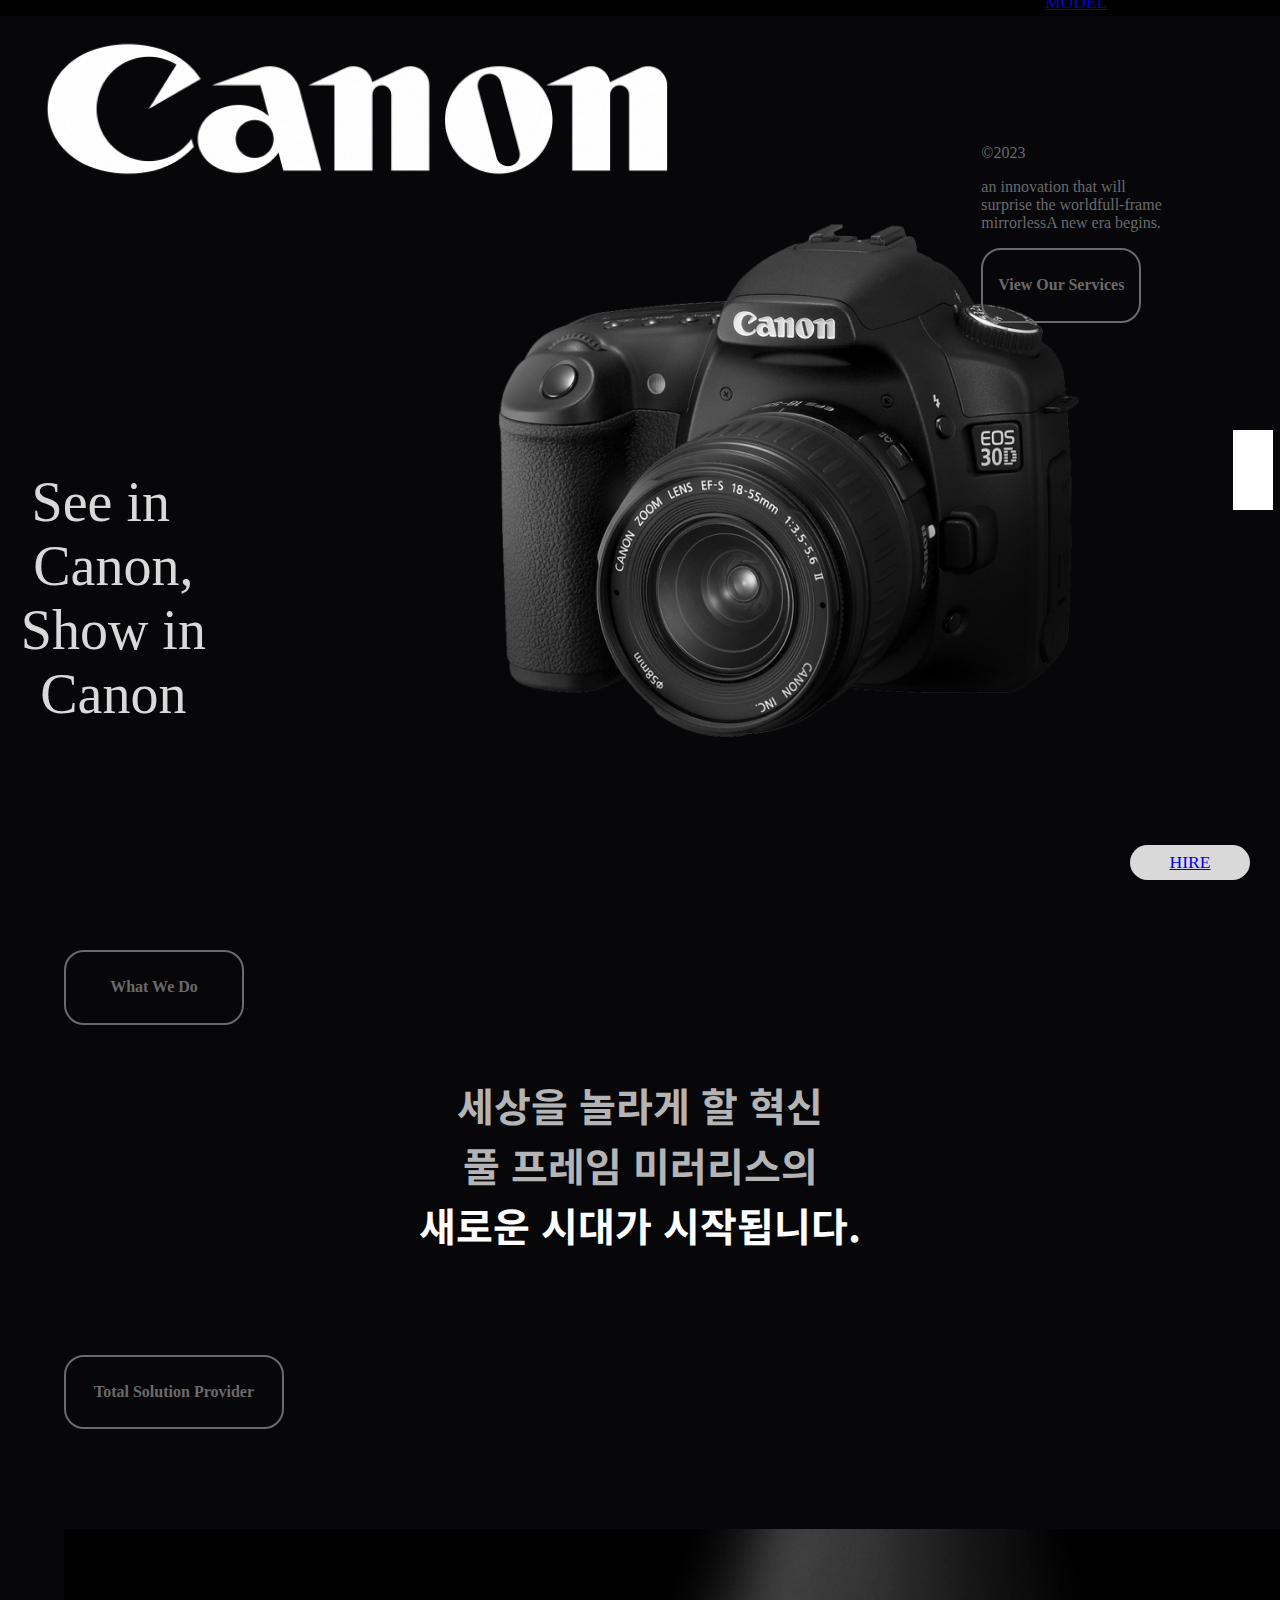
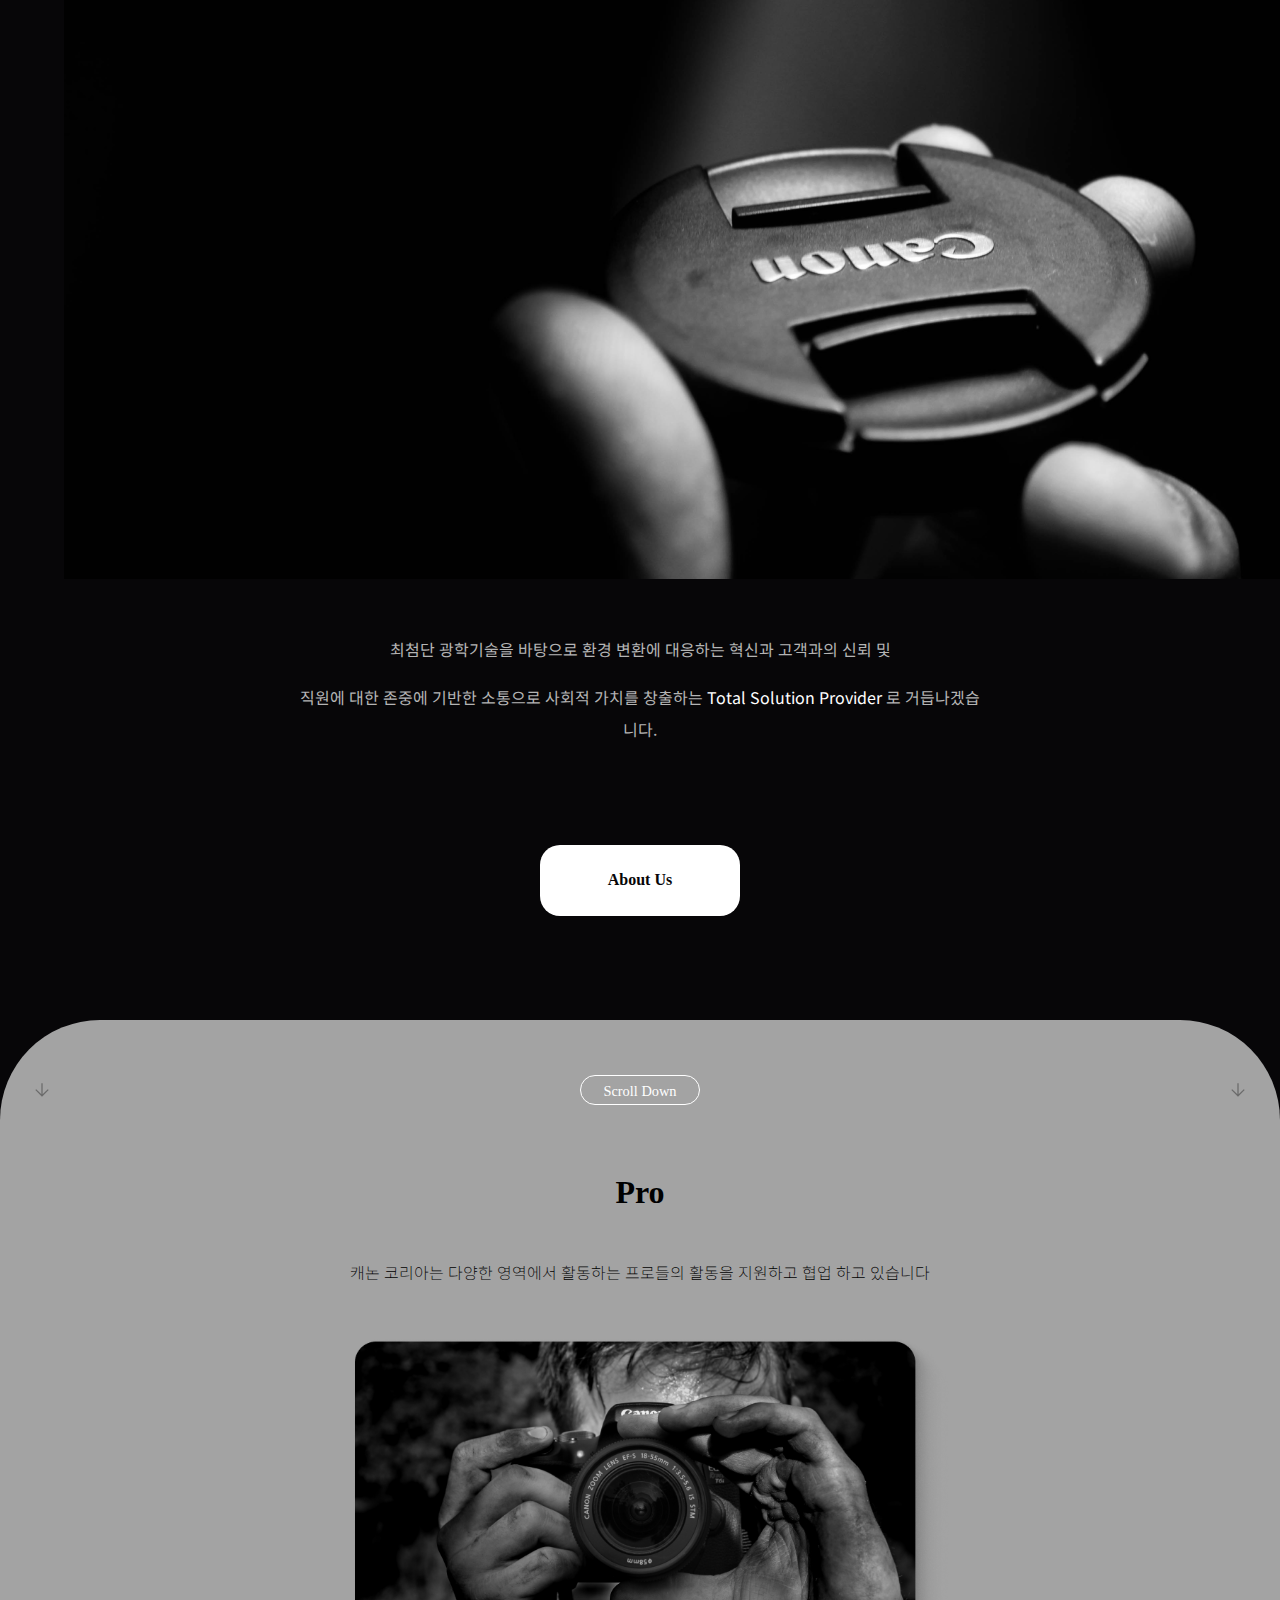
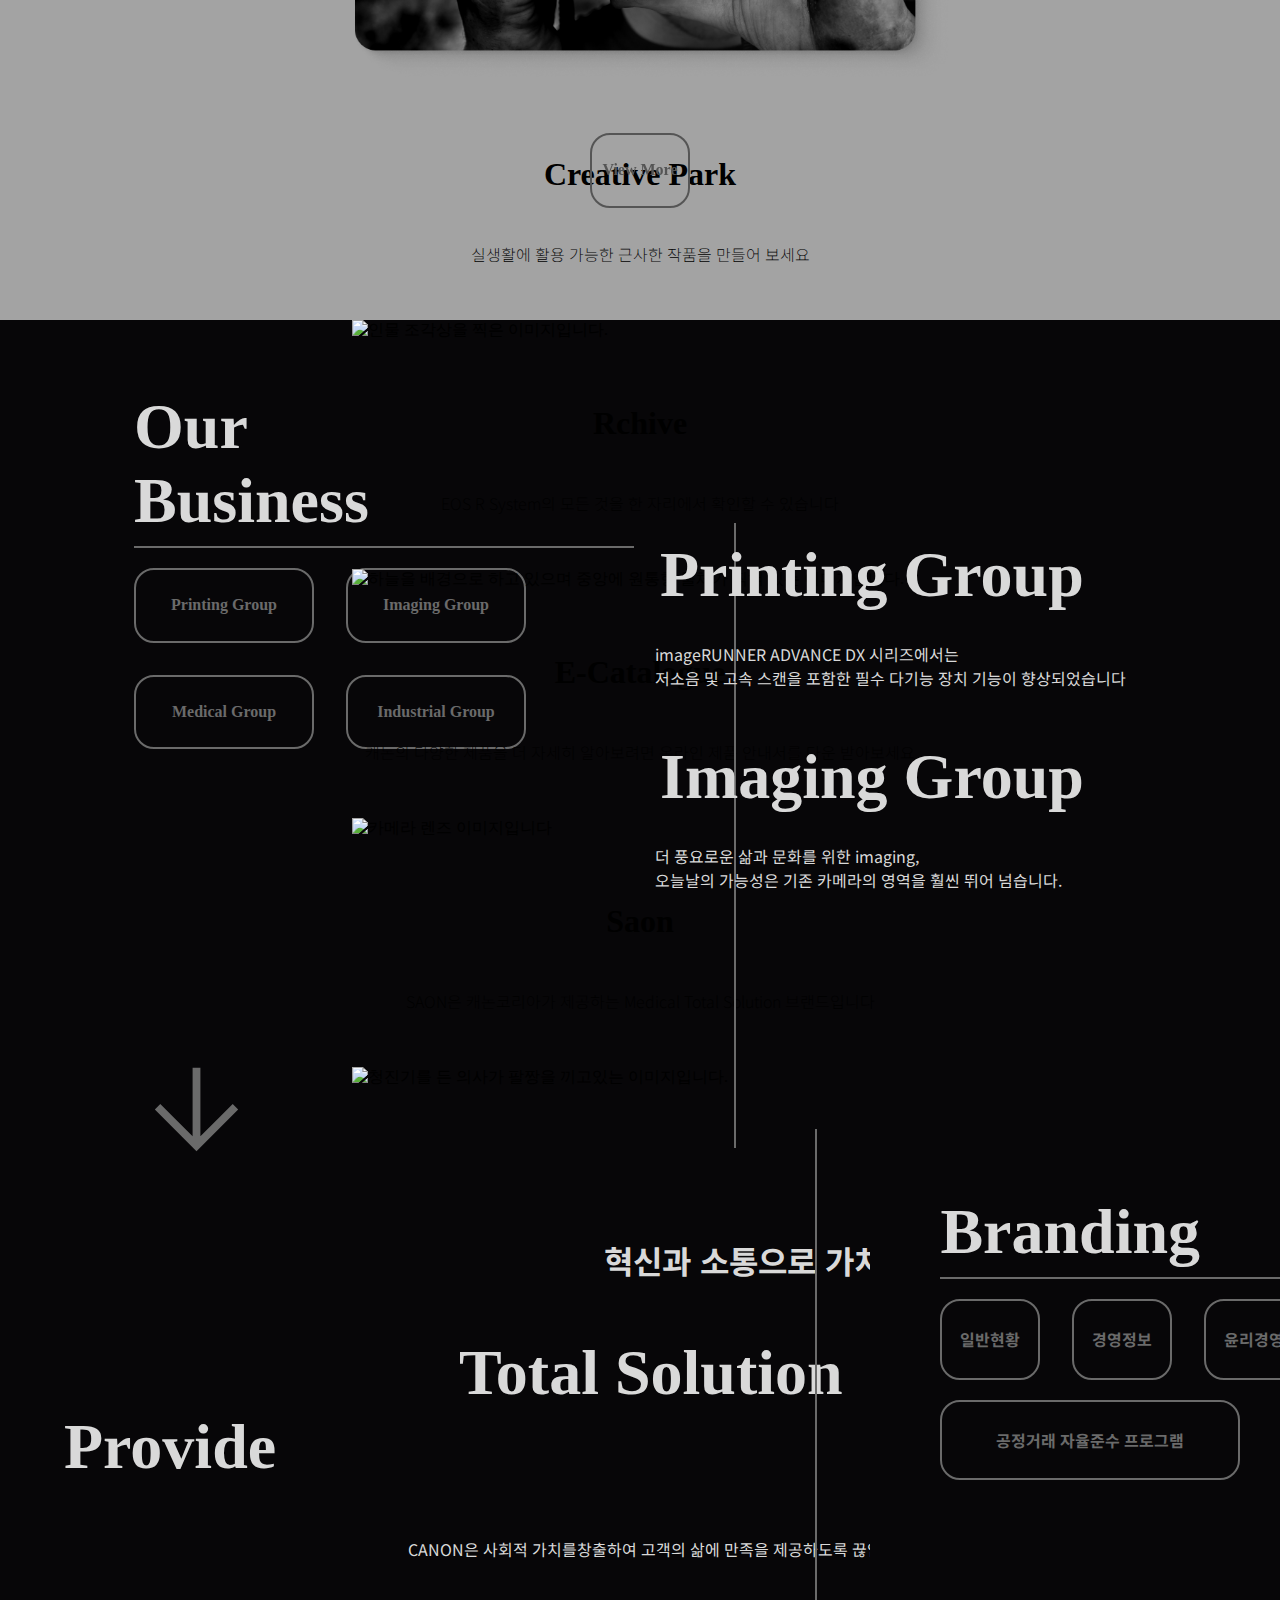
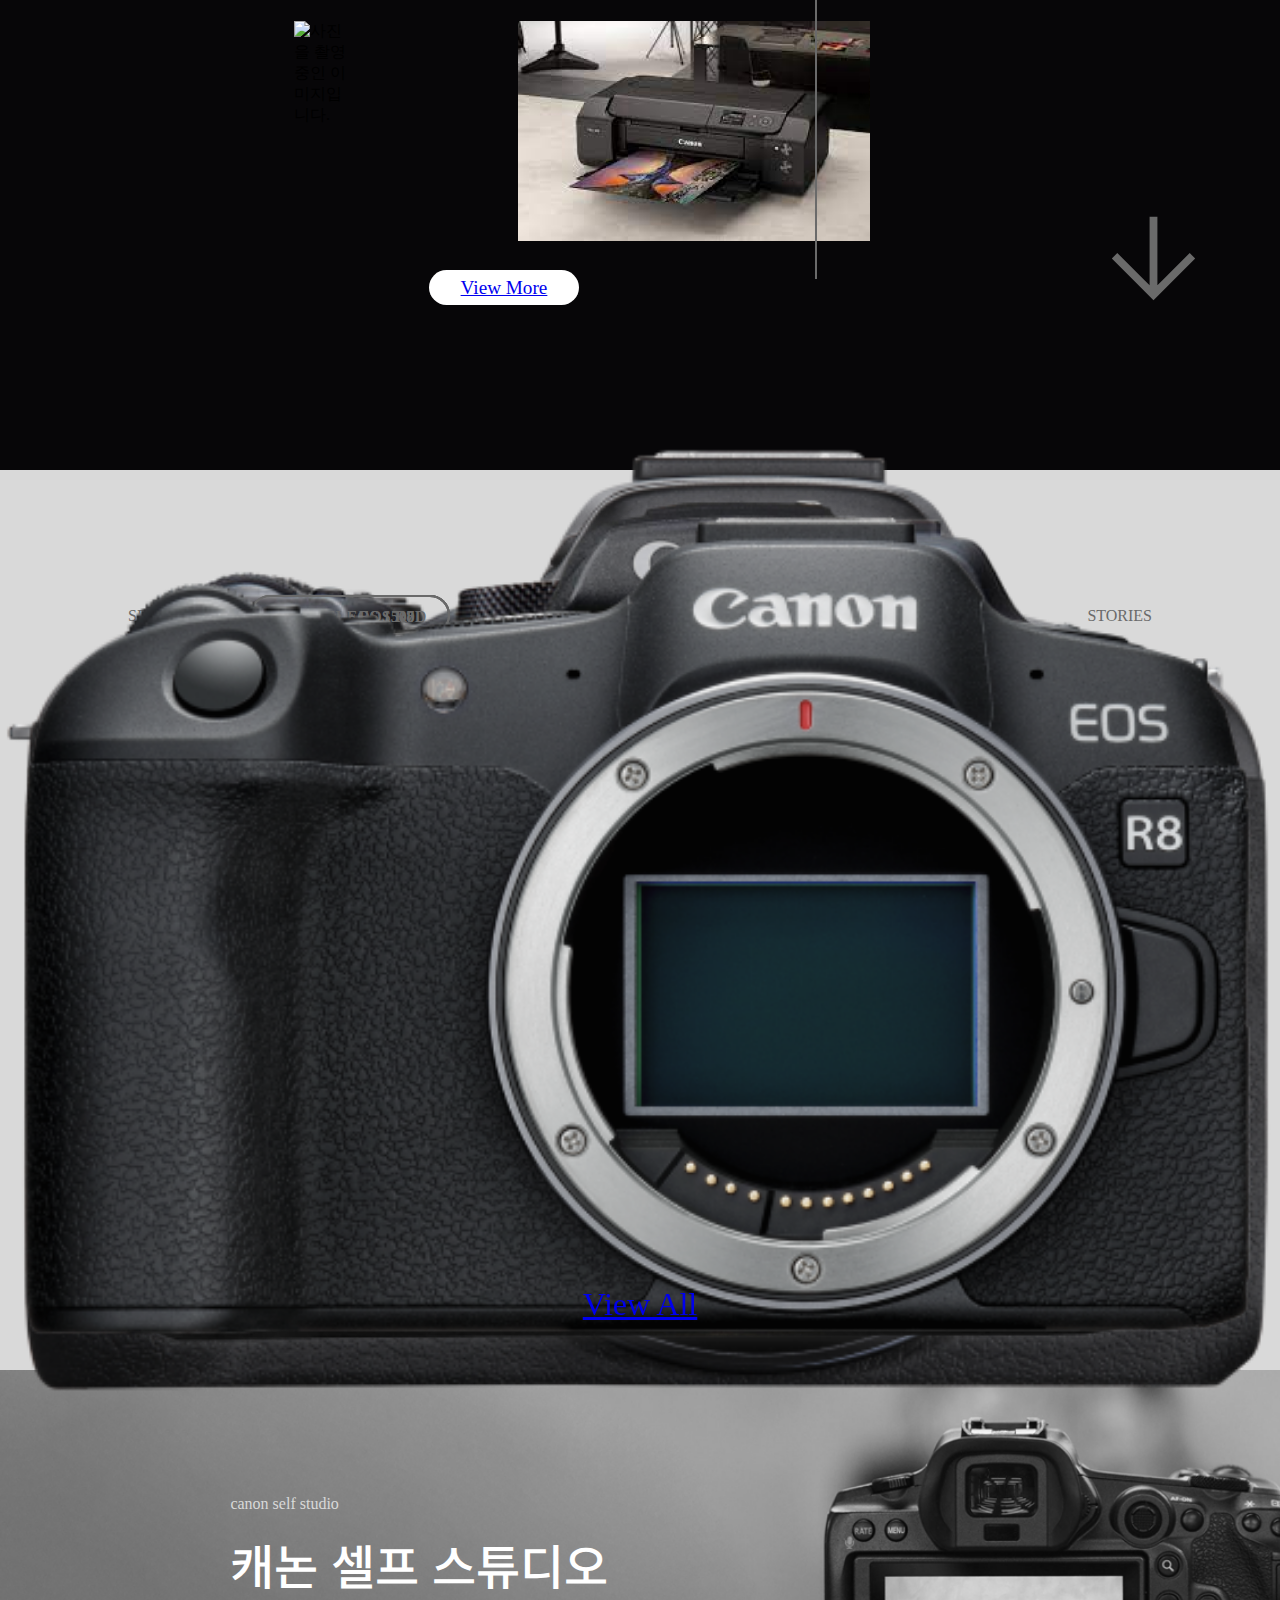
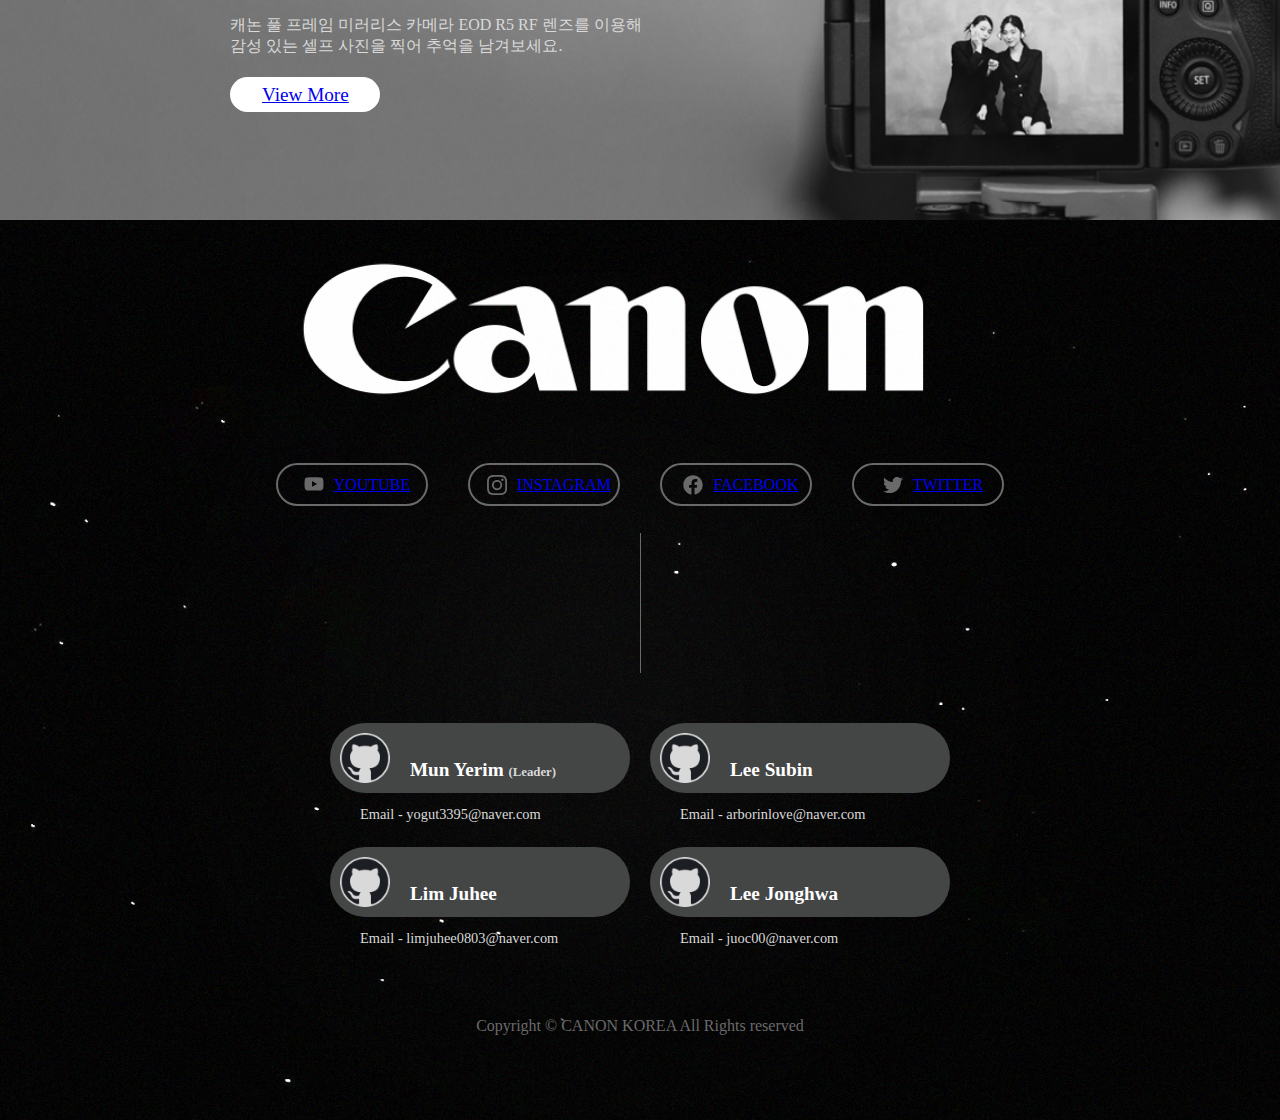
==== commit df38cbfc: "side버튼위치수정,이벤트모델텍스트고정,네브바위치수정" ====
--- a/index.html
+++ b/index.html
@@ -30,7 +30,7 @@
     <!-- jQuery -->
     <script src="./common/jquery-3.7.0.min.js"></script>
 
-    <!-- JS livelibrary-->
+    <!-- JS livelibrary -->
     <script src="https://unpkg.com/aos@2.3.1/dist/aos.js"></script>
     <script src="./common/swiper-bundle.min.js"></script>
     <script src="./common/gsap.min.js"></script>
@@ -40,9 +40,6 @@
     <script defer src="./index.js"></script>
 </head>
 <body>
-    <script>
-        AOS.init();
-    </script>
     <!-- nav -->
     <header>
         <div class="nav-logo">
@@ -306,7 +303,7 @@
                     <p>SECTION 001</p>
                     <p>STORIES</p>
                 </div>
-                <h1 data-aos="slide-down" data-aos-achor-placement="top-top">Best Model</h1>
+                <h1>Best Model</h1>
                 <a href="./bestModel/bestModel.html">View All</a>
                 <div class="swiper-wrapper main-bestModel-imgbox">
                     <div class="swiper-slide main-bestmodel-img">
--- a/index.css
+++ b/index.css
@@ -41,7 +41,7 @@
     z-index: 9999;
 }
 nav.show .gnb {
-    top: 1px;
+    top: 0;
 }
 header nav .gnb {
     display: flex;
@@ -51,7 +51,7 @@
     top: -50px;
     font-size: 1.1rem;
     width: 100%;
-    height: 50px;
+    height: 48px;
     background-color: rgba(0, 0, 0, 0.7);
     transition: 0.5s;
     font-weight: 400;
@@ -68,6 +68,9 @@
 header nav .gnb li:first-child {
     margin-right: 50%;
     text-indent: -9999px;
+}
+header nav .gnb li:nth-child(2) {
+    color: #fff;
 }
 header .side-btn {
     display: grid;
@@ -79,7 +82,7 @@
     text-align: center;
     position: fixed;
     right: -1%;
-    top: 20%;
+    top: 50%;
     transform: rotate(270deg);
     font-size: 1.1rem;
     font-weight: bold;
@@ -180,6 +183,7 @@
     text-align: center;
     margin: 50px;
     font-family: var(--kr-font);
+    line-height: 1.5;
 }
 .main-about .main-about-point-color {
     color: #fff;
@@ -216,15 +220,20 @@
 .main-about .main-scrolldown-title {
     width: 112%;
     overflow: hidden;
-    font-size: 10rem;
-    text-shadow: -5px 0 #444545,0 5px #444545,5px 0px #444545,0px -5px #444545; 
+    text-shadow:-1px 0px var(--gray-color), 
+                0px 1px var(--gray-color), 
+                1px 0px var(--gray-color), 
+                0px -1px var(--gray-color); 
     font-family: var(--en-font);
     color: inherit;
+    position: relative;
+    bottom: -120px;
+    transform: scale(1.4);
 }
 .main-about .main-scrolldown-title .flow-text {
     width: 400%;
     display: flex;
-    animation: ani-1 15s infinite linear;
+    animation: ani-1 20s infinite linear;
 }
 .ani-left,.ani-right {
     width: 200%;
@@ -719,7 +728,7 @@
     display: grid;
     position: absolute;
     left: 50%;
-    bottom: 15%;
+    bottom: 12.5%;
     z-index: 9999;
     color: #555555;
     border-radius: 20px;
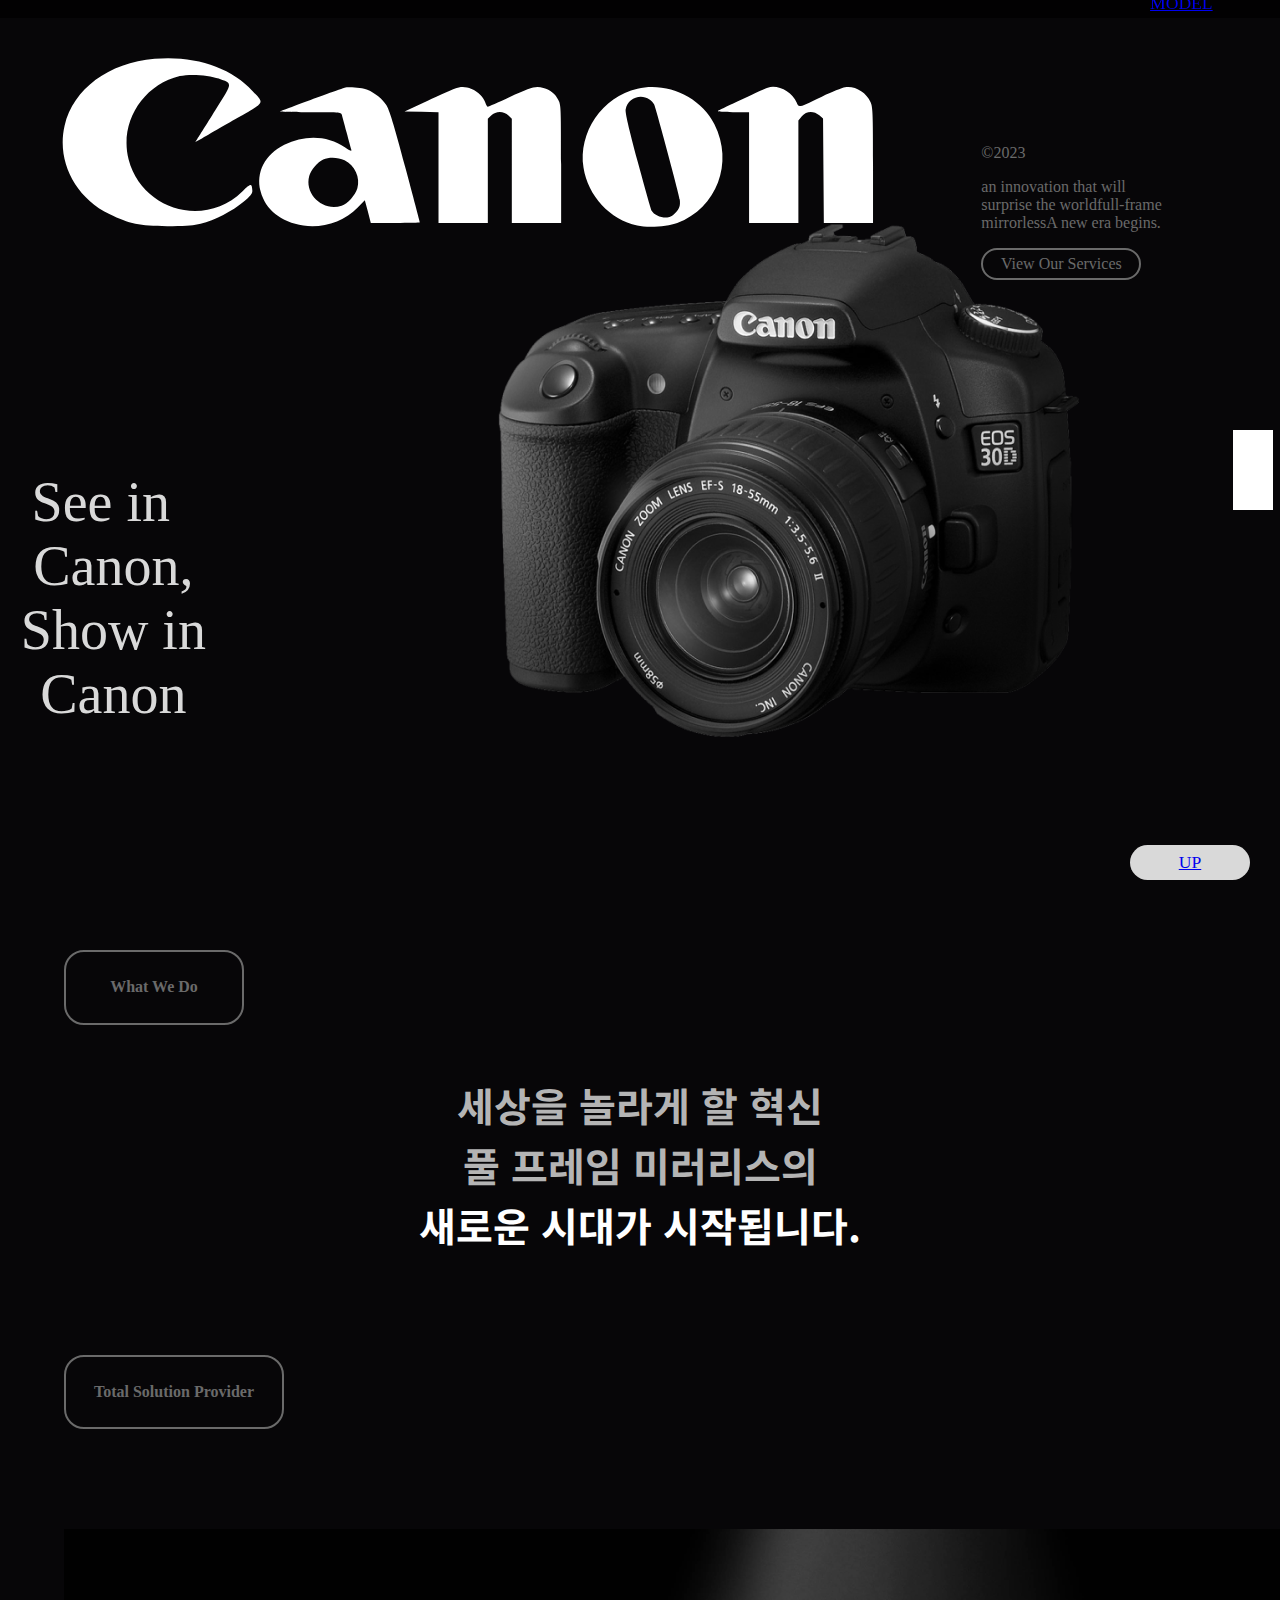
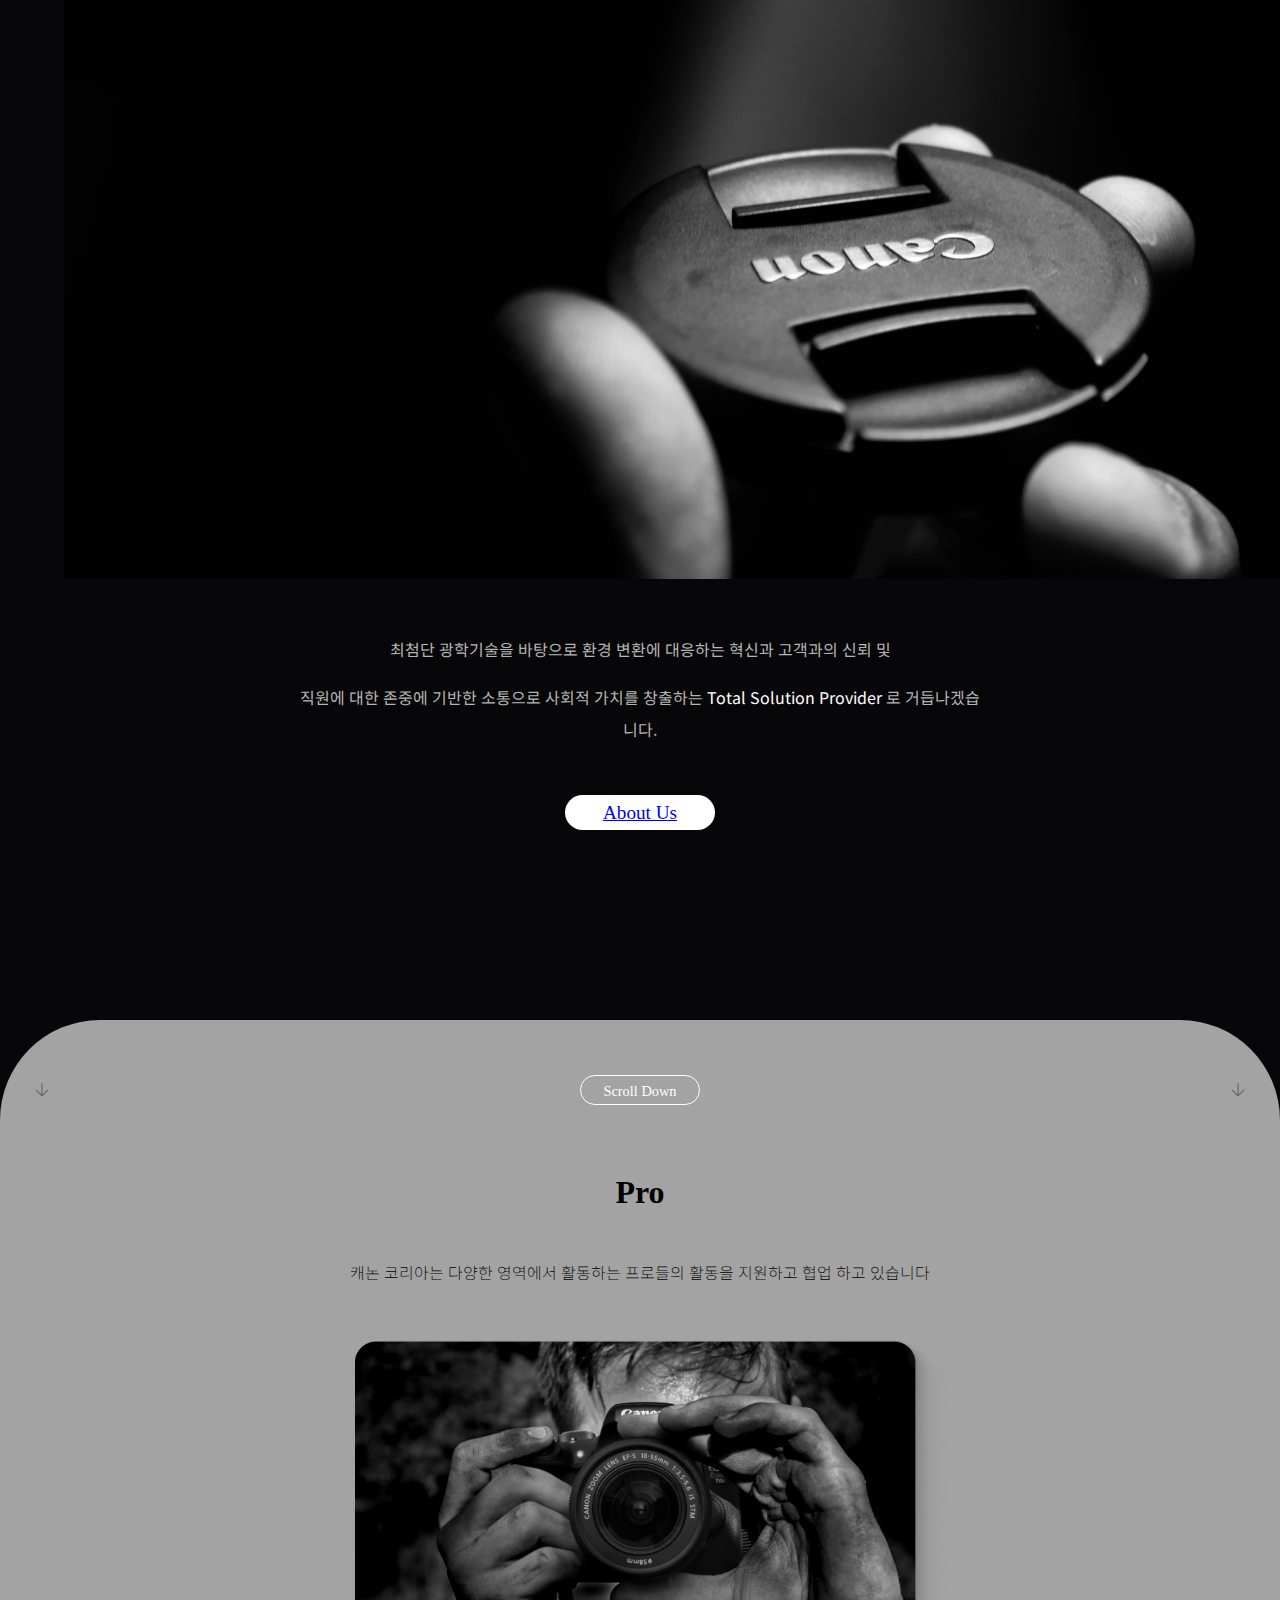
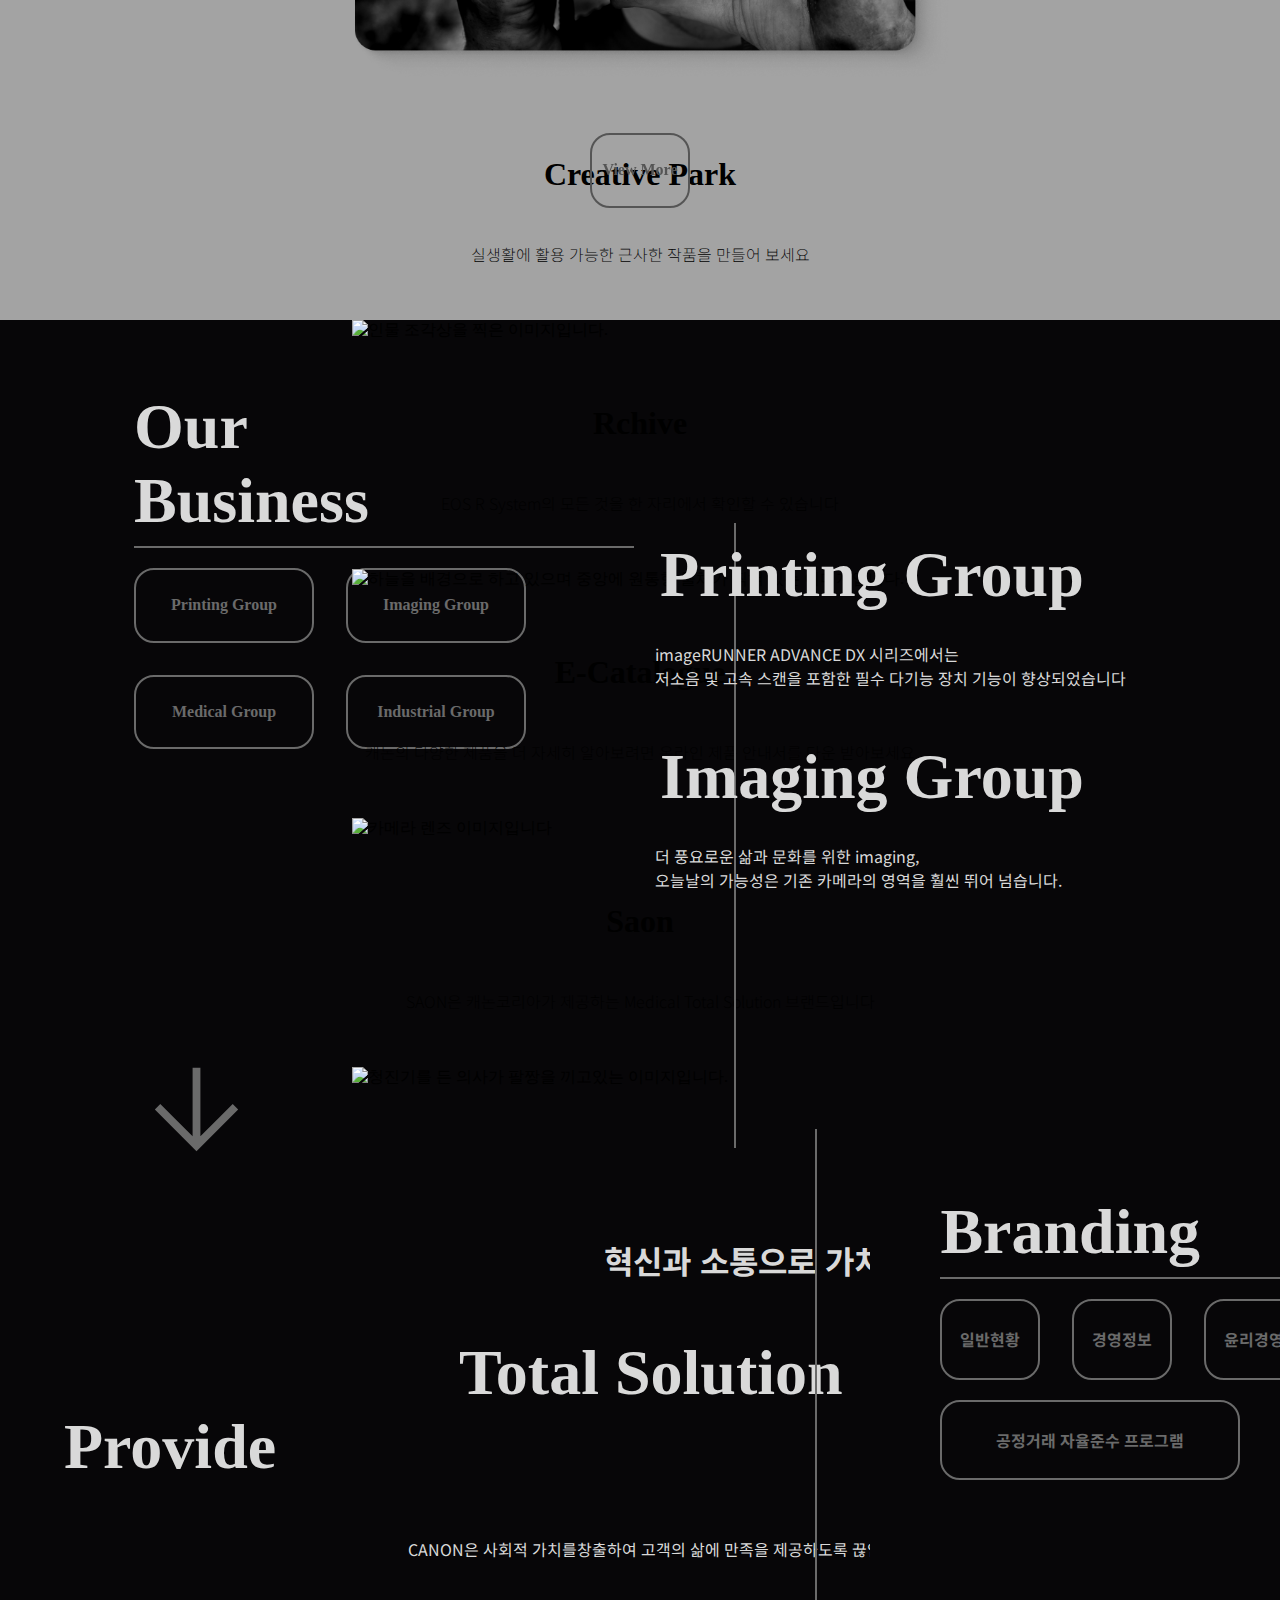
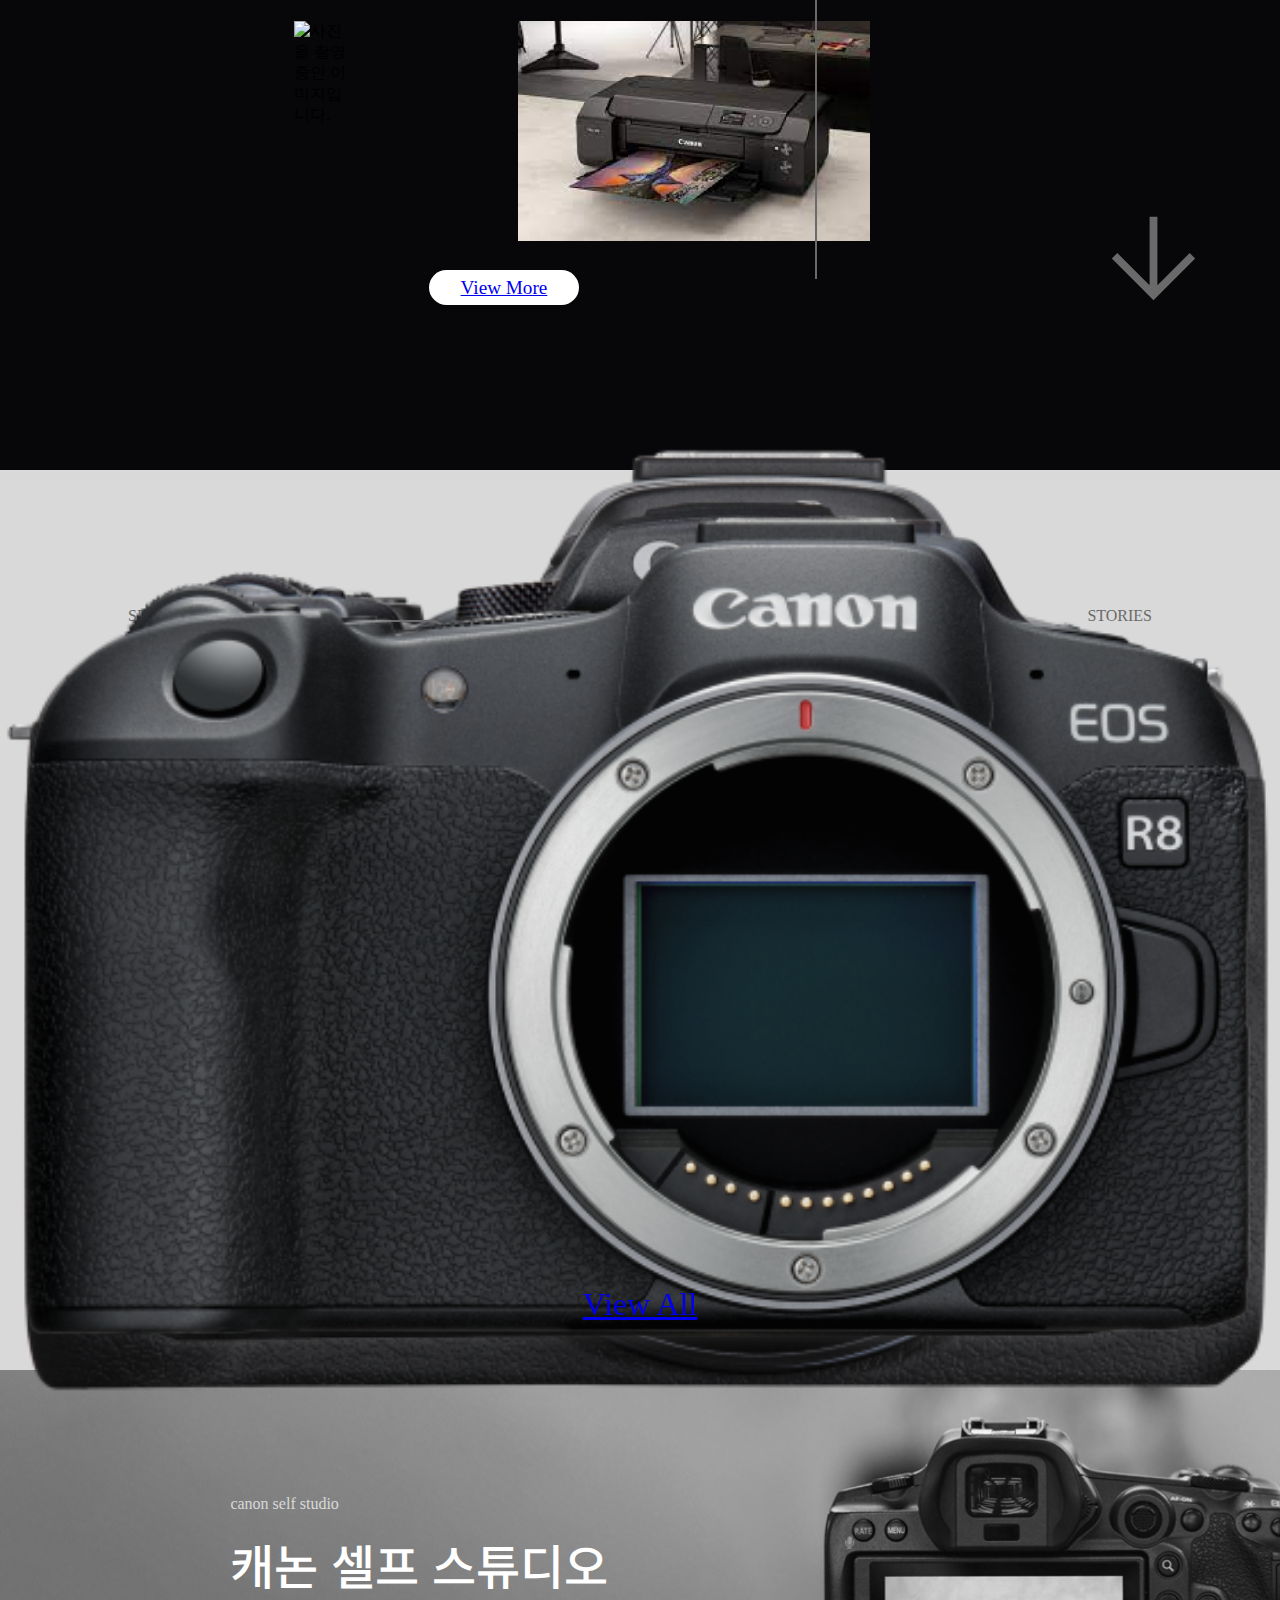
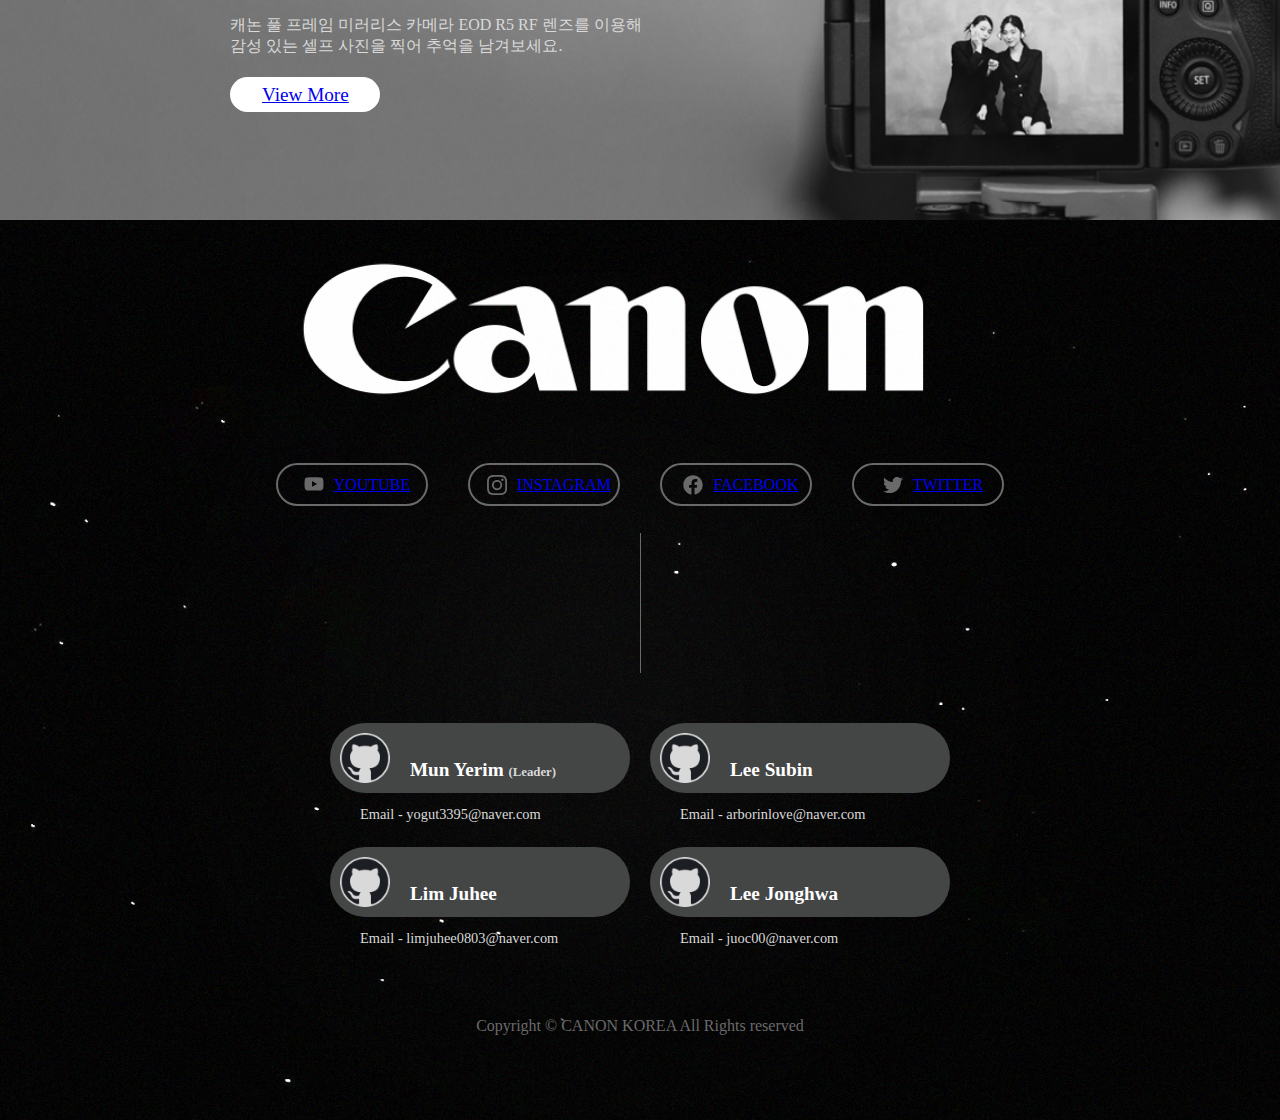
==== commit 65d4d628: "nav 동일하게 수정,logo svg로 변경,버튼 스타일 통일,회색 버튼 호버이벤트 추가,베스트모델 버튼 간격 조정,스와이퍼 속도 느리게 변경,한글폰트 수정" ====
--- a/index.html
+++ b/index.html
@@ -1,29 +1,38 @@
 <!DOCTYPE html>
 <html lang="ko">
+
 <head>
     <meta charset="UTF-8">
     <meta name="viewport" content="width=device-width, initial-scale=1.0">
     <title>main-design</title>
     <!-- open graph -->
+    <meta property="og:title" content="CANON Redesign">
+    <meta property="og:description" content="canon 사이트 리디자인 입니다.">
+    <meta property="og:image" content="./images/open-graphy.png">
+    <meta property="og:url" content=" https://codingnoyes.github.io/cono/index.html">
 
     <!-- favicon -->
     <link rel="apple-touch-icon" sizes="180x180" href="./favicon/apple-touch-icon.png">
     <link rel="icon" type="image/png" sizes="32x32" href="./favicon/favicon-32x32.png">
     <link rel="icon" type="image/png" sizes="16x16" href="./favicon/favicon-16x16.png">
     <link rel="manifest" href="./favicon/site.webmanifest">
-    
+
     <!-- reset -->
     <link rel="stylesheet" href="./common/minireset.min.css">
 
     <!-- font -->
     <link rel="stylesheet" href="./neuemontreal-canon-subset.css">
     <link rel="stylesheet" href="./en-font.css">
-
+      <!-- noto sans kr -->
+    <link rel="preconnect" href="https://fonts.googleapis.com">
+    <link rel="preconnect" href="https://fonts.gstatic.com" crossorigin>
+    <link href="https://fonts.googleapis.com/css2?family=Noto+Sans+KR:wght@300;400;500;700;900&display=swap"
+    rel="stylesheet">
     <!-- 공통 css -->
     <link rel="stylesheet" href="./common.css">
     <link href="https://unpkg.com/aos@2.3.1/dist/aos.css" rel="stylesheet">
     <link rel="stylesheet" href="./common/swiper-bundle.min.css">
-    
+
     <!-- 개별 css -->
     <link rel="stylesheet" href="./index.css">
 
@@ -39,11 +48,12 @@
     <!-- 개별 JS-->
     <script defer src="./index.js"></script>
 </head>
+
 <body>
     <!-- nav -->
     <header>
         <div class="nav-logo">
-            <img src="./images/logo-big.png" alt="캐논 큰 사이즈의 로고입니다.">
+            <img src="./images/logo-big.svg" alt="캐논 큰 사이즈의 로고입니다.">
         </div>
         <nav>
             <ul class="gnb">
@@ -54,15 +64,15 @@
                 <li><a href="./event/event.html">EVENT</a></li>
             </ul>
         </nav>
-        <a href="#" class="side-btn"><img src="./images/logo_black.png" alt=""></a> 
-        <a href="#" class="bottom-btn">HIRE</a>
+        <a href="#" class="side-btn"><img src="./images/logo_black.png" alt=""></a>
+        <a href="#" class="bottom-btn">UP</a>
     </header>
     <!-- main -->
     <main>
         <!--  main-home  -->
         <article class="main-home">
             <div class="main-home-left-box">
-                <h2>See in Canon, <!-- color : d9d9d9 -->
+                <h2>See in Canon,
                     <br>Show in Canon
                 </h2>
             </div>
@@ -71,13 +81,13 @@
             </div>
             <div class="main-home-right-box">
                 <p>©2023</p>
-                <p>an innovation that will <!-- color : 6a6a6a -->
-                    <br>surprise the worldfull-frame 
+                <p>an innovation that will 
+                    <br>surprise the worldfull-frame
                     <br>mirrorlessA new era begins.
-                </p>        
+                </p>
                 <div class="radius-area-txt">
-                    <h4>View Our Services</h4><!-- color : 6a6a6a -->
-                </div>           
+                    <a>View Our Services</a>
+                </div>
             </div>
         </article>
         <!--  main-about  -->
@@ -85,46 +95,47 @@
             <div class="radius-area-txt">
                 <h4>What We Do</h4>
             </div>
-            <h2 class="main-about-large-txt">세상을 놀라게 할 혁신 <!-- color : b4b4b4 -->
-                <br>풀 프레임 미러리스의 
-                <br><span class="main-about-point-color">새로운 시대가 시작됩니다.</span> <!-- color : ffffff -->
+            <h2 class="main-about-large-txt">세상을 놀라게 할 혁신
+                <br>풀 프레임 미러리스의
+                <br><span class="main-about-point-color">새로운 시대가 시작됩니다.</span>
             </h2>
             <div class="radius-area-txt">
                 <h4>Total Solution Provider</h4>
             </div>
-                <img src="./images/main-aboutUs.png" alt="캐논 카메라 렌즈의 이미지입니다."> 
+            <img src="./images/main-aboutUs.png" alt="캐논 카메라 렌즈의 이미지입니다.">
             <div class="main-about-txt-box">
                 <p>최첨단 광학기술을 바탕으로 환경 변환에 대응하는 혁신과 고객과의 신뢰 및 </p>
                 <p>직원에 대한 존중에 기반한 소통으로 사회적 가치를 창출하는
                     <span class="main-about-point-color">Total Solution Provider</span>
-                    로 거듭나겠습니다.</p>
-            </div>
-                <div class="main-aboutus">
-                    <h4>About Us</h4>
-                </div>
-                <div class="main-scrolldown-title">
-                    <div class="flow-text">
-                        <div class="ani-left">
-                            <h1>See in Canon Show in Canon</h1>
-                        </div>
-                        <div class="ani-right">
-                            <h1>See in Canon Show in Canon</h1>
-                        </div>
-                    </div>
-                </div>
-        </article>
-        <!--  main-scrollDown  -->
+                    로 거듭나겠습니다.
+                </p>
+            </div>
+            <div class="view-more">
+                <a href="#">About Us</a>
+            </div>
+            <div class="main-scrolldown-title">
+                <div class="flow-text">
+                    <div class="ani-left">
+                        <h1>See in Canon Show in Canon</h1>
+                    </div>
+                    <div class="ani-right">
+                        <h1>See in Canon Show in Canon</h1>
+                    </div>
+                </div>
+            </div>
+        </article>
+        <!-- main-scrollDown -->
         <article class="swiper main-scrolldown" id="swiper2">
             <div class="main-scrolldown-txt">
                 <div class="scrollDown-arrow">
                     <svg xmlns="http://www.w3.org/2000/svg" viewBox="0 -960 960 960">
-                    <path d="M480-160 160-480l42-42 248 248v-526h60v526l248-248 42 42-320 320Z" />
+                        <path d="M480-160 160-480l42-42 248 248v-526h60v526l248-248 42 42-320 320Z" />
                     </svg>
-                    
+
                     <p>scroll down</p>
-                    
+
                     <svg xmlns="http://www.w3.org/2000/svg" viewBox="0 -960 960 960">
-                    <path d="M480-160 160-480l42-42 248 248v-526h60v526l248-248 42 42-320 320Z" />
+                        <path d="M480-160 160-480l42-42 248 248v-526h60v526l248-248 42 42-320 320Z" />
                     </svg>
                 </div>
             </div>
@@ -137,35 +148,35 @@
                         <h3>Pro</h3>
                         <p>캐논 코리아는 다양한 영역에서 활동하는 프로들의 활동을 지원하고 협업 하고 있습니다</p>
                     </div>
-                    <img src="./images/main-scrollDown1.png" alt="사진 찍는 모습을 담은 이미지입니다"> 
+                    <img src="./images/main-scrollDown1.png" alt="사진 찍는 모습을 담은 이미지입니다">
                 </div>
                 <div class="swiper-slide main-scrolldown-swiper">
                     <div class="main-scrolldown-title">
                         <h3>Creative Park</h3>
                         <p>실생활에 활용 가능한 근사한 작품을 만들어 보세요</p>
                     </div>
-                    <img src="./images/main-scrollDown2.png" alt="인물 조각상을 찍은 이미지입니다."> 
+                    <img src="./images/main-scrollDown2.png" alt="인물 조각상을 찍은 이미지입니다.">
                 </div>
                 <div class="swiper-slide main-scrolldown-swiper">
                     <div class="main-scrolldown-title">
                         <h3>Rchive</h3>
                         <p>EOS R System의 모든 것을 한 자리에서 확인할 수 있습니다</p>
                     </div>
-                    <img src="./images/main-scrollDown3.png" alt="하늘을 배경으로 하고 있으며 중앙에 원통형 물체가 찍혀 있는 이미지입니다."> 
+                    <img src="./images/main-scrollDown3.png" alt="하늘을 배경으로 하고 있으며 중앙에 원통형 물체가 찍혀 있는 이미지입니다.">
                 </div>
                 <div class="swiper-slide main-scrolldown-swiper">
                     <div class="main-scrolldown-title">
                         <h3>E-Catalogue</h3>
                         <p>캐논의 다양한 제품을 더 자세히 알아보려면 온라인 제품 안내서를 다운 받아보세요</p>
                     </div>
-                    <img src="./images/main-scrollDown4.png" alt="카메라 렌즈 이미지입니다"> 
+                    <img src="./images/main-scrollDown4.png" alt="카메라 렌즈 이미지입니다">
                 </div>
                 <div class="swiper-slide main-scrolldown-swiper">
                     <div class="main-scrolldown-title">
                         <h3>Saon</h3>
                         <p>SAON은 캐논코리아가 제공하는 Medical Total Solution 브랜드입니다</p>
                     </div>
-                    <img src="./images/main-scrollDown5.png" alt="청진기를 든 의사가 팔짱을 끼고있는 이미지입니다."> 
+                    <img src="./images/main-scrollDown5.png" alt="청진기를 든 의사가 팔짱을 끼고있는 이미지입니다.">
                 </div>
             </div>
             <div class="swiper-pagination"></div>
@@ -190,33 +201,37 @@
                         </div>
                         <div class="main-business-arrow">
                             <p><svg xmlns="http://www.w3.org/2000/svg" viewBox="0 -960 960 960">
-                            <path d="M480-160 160-480l42-42 248 248v-526h60v526l248-248 42 42-320 320Z" />
-                            </svg></p>
-                        </div>
-                    </div>
-                </div> 
+                                    <path d="M480-160 160-480l42-42 248 248v-526h60v526l248-248 42 42-320 320Z" />
+                                </svg></p>
+                        </div>
+                    </div>
+                </div>
                 <div class="swiper-container main-business-photo" id="slide1">
                     <div class="swiper-container" id="slide2">
                         <div class="swiper-wrapper">
                             <div class="swiper-slide">
                                 <h2>Printing Group</h2>
                                 <p>imageRUNNER ADVANCE DX 시리즈에서는
-                                <br>저소음 및 고속 스캔을 포함한 필수 다기능 장치 기능이 향상되었습니다</p>
+                                    <br>저소음 및 고속 스캔을 포함한 필수 다기능 장치 기능이 향상되었습니다
+                                </p>
                             </div>
                             <div class="swiper-slide txt-margin">
                                 <h2>Imaging Group</h2>
                                 <p>더 풍요로운 삶과 문화를 위한 imaging,
-                                <br>오늘날의 가능성은 기존 카메라의 영역을 훨씬 뛰어 넘습니다.</p>
+                                    <br>오늘날의 가능성은 기존 카메라의 영역을 훨씬 뛰어 넘습니다.
+                                </p>
                             </div>
                             <div class="swiper-slide">
                                 <h2>Medical Group</h2>
                                 <p>환자와 의료기관이 함께 미래를 내다보는 canon,
-                                <br>Canon은 헬스케어에 기여할 새로운 가치를 추구합니다.</p>
+                                    <br>Canon은 헬스케어에 기여할 새로운 가치를 추구합니다.
+                                </p>
                             </div>
                             <div class="swiper-slide txt-margin">
                                 <h2>Industrial Group</h2>
                                 <p>반도체 리소그래피 장비는 사회를 지탱하는 역할을 합니다.
-                                <br>Canon은 생산성을 높이고 디지털 기술을 발전시키기 위해 더 나아갑니다.</p>
+                                    <br>Canon은 생산성을 높이고 디지털 기술을 발전시키기 위해 더 나아갑니다.
+                                </p>
                             </div>
                         </div>
                     </div>
@@ -266,7 +281,7 @@
                         <a href="./branding/branding.html">View More</a>
                     </div>
                 </div>
-            
+
                 <div class="main-branding-txtbox">
                     <div class="main-branding-txtlist">
                         <h2>Branding</h2>
@@ -286,16 +301,16 @@
                         </div>
                         <div class="main-branding-arrow">
                             <p><svg xmlns="http://www.w3.org/2000/svg" viewBox="0 -960 960 960">
-                                <path d="M480-160 160-480l42-42 248 248v-526h60v526l248-248 42 42-320 320Z" />
+                                    <path d="M480-160 160-480l42-42 248 248v-526h60v526l248-248 42 42-320 320Z" />
                                 </svg></p>
-                        </div> <!-- svg 작성 예정-->
+                        </div> 
                     </div>
                 </div>
             </div>
         </article>
         <!--  main-bestModel  -->
         <article class="main-bestmodel">
-            <div class="swiper main-bestmodel-container"id="swiper4">
+            <div class="swiper main-bestmodel-container"  id="swiper4">
                 <div class="main-bestmodel-top">
                     <h4>.</h4>
                 </div>
@@ -308,16 +323,20 @@
                 <div class="swiper-wrapper main-bestModel-imgbox">
                     <div class="swiper-slide main-bestmodel-img">
                         <h4>MODEL : EOS R50</h4>
-                        <img src="./images/main-best1.png" alt="캐논 카메라 EOS R50 모델의 사진입니다." class="img1"></div>
+                        <img src="./images/main-best1.png" alt="캐논 카메라 EOS R50 모델의 사진입니다." class="img1">
+                    </div>
                     <div class="swiper-slide main-bestmodel-img">
                         <h4>MODEL : EOS R8</h4>
-                        <img src="./images/main-best2.png" alt="캐논 카메라의 EOS R8 모델의 사진입니다." class="img2"></div>
+                        <img src="./images/main-best2.png" alt="캐논 카메라의 EOS R8 모델의 사진입니다." class="img2">
+                    </div>
                     <div class="swiper-slide main-bestmodel-img">
                         <h4>MODEL : EOS 1500D</h4>
-                        <img src="./images/main-best3.png" alt="캐논 카메라의 EOS 1500D 모델의 사진입니다." class="img3"></div>
+                        <img src="./images/main-best3.png" alt="캐논 카메라의 EOS 1500D 모델의 사진입니다." class="img3">
+                    </div>
                     <div class="swiper-slide main-bestmodel-img">
                         <h4>MODEL : EOS R7</h4>
-                        <img src="./images/main-best4.png" alt="캐논 카메라의 EOS R7 모델의 사진입니다." class="img4"></div>
+                        <img src="./images/main-best4.png" alt="캐논 카메라의 EOS R7 모델의 사진입니다." class="img4">
+                    </div>
                 </div>
             </div>
         </article>
@@ -328,7 +347,8 @@
                     <p>canon self studio</p>
                     <h2>캐논 셀프 스튜디오</h2>
                     <p>캐논 풀 프레임 미러리스 카메라 EOD R5 RF 렌즈를 이용해
-                        <br>감성 있는 셀프 사진을 찍어 추억을 남겨보세요.</p>
+                        <br>감성 있는 셀프 사진을 찍어 추억을 남겨보세요.
+                    </p>
                     <div class="view-more">
                         <a href="./event/event.html">View More</a>
                     </div>
@@ -340,32 +360,53 @@
     <footer>
         <div class="footer-top">
             <img src="./images/logo-big.png" alt="캐논 큰 사이즈의 로고입니다.">
-            <div class="footer-sns">                               
-                <div class="sns"><a href="https://www.youtube.com/channel/UCzRW5RWMLdRQjwTuZLl5yfg" target="_blank"><svg xmlns="http://www.w3.org/2000/svg" viewBox="0 0 576 590"><path d="M549.655 124.083c-6.281-23.65-24.787-42.276-48.284-48.597C458.781 64 288 64 288 64S117.22 64 74.629 75.486c-23.497 6.322-42.003 24.947-48.284 48.597-11.412 42.867-11.412 132.305-11.412 132.305s0 89.438 11.412 132.305c6.281 23.65 24.787 41.5 48.284 47.821C117.22 448 288 448 288 448s170.78 0 213.371-11.486c23.497-6.321 42.003-24.171 48.284-47.821 11.412-42.867 11.412-132.305 11.412-132.305s0-89.438-11.412-132.305zm-317.51 213.508V175.185l142.739 81.205-142.739 81.201z"/></svg>YOUTUBE</a></div> 
-                <div class="sns"><a href="https://www.instagram.com/canonkorea/" target="_blank"><svg id="Layer_1" data-name="Layer 1" xmlns="http://www.w3.org/2000/svg" viewBox="0 0 1000 1000"><path d="M295.42,6c-53.2,2.51-89.53,11-121.29,23.48-32.87,12.81-60.73,30-88.45,57.82S40.89,143,28.17,175.92c-12.31,31.83-20.65,68.19-23,121.42S2.3,367.68,2.56,503.46,3.42,656.26,6,709.6c2.54,53.19,11,89.51,23.48,121.28,12.83,32.87,30,60.72,57.83,88.45S143,964.09,176,976.83c31.8,12.29,68.17,20.67,121.39,23s70.35,2.87,206.09,2.61,152.83-.86,206.16-3.39S799.1,988,830.88,975.58c32.87-12.86,60.74-30,88.45-57.84S964.1,862,976.81,829.06c12.32-31.8,20.69-68.17,23-121.35,2.33-53.37,2.88-70.41,2.62-206.17s-.87-152.78-3.4-206.1-11-89.53-23.47-121.32c-12.85-32.87-30-60.7-57.82-88.45S862,40.87,829.07,28.19c-31.82-12.31-68.17-20.7-121.39-23S637.33,2.3,501.54,2.56,348.75,3.4,295.42,6m5.84,903.88c-48.75-2.12-75.22-10.22-92.86-17-23.36-9-40-19.88-57.58-37.29s-28.38-34.11-37.5-57.42c-6.85-17.64-15.1-44.08-17.38-92.83-2.48-52.69-3-68.51-3.29-202s.22-149.29,2.53-202c2.08-48.71,10.23-75.21,17-92.84,9-23.39,19.84-40,37.29-57.57s34.1-28.39,57.43-37.51c17.62-6.88,44.06-15.06,92.79-17.38,52.73-2.5,68.53-3,202-3.29s149.31.21,202.06,2.53c48.71,2.12,75.22,10.19,92.83,17,23.37,9,40,19.81,57.57,37.29s28.4,34.07,37.52,57.45c6.89,17.57,15.07,44,17.37,92.76,2.51,52.73,3.08,68.54,3.32,202s-.23,149.31-2.54,202c-2.13,48.75-10.21,75.23-17,92.89-9,23.35-19.85,40-37.31,57.56s-34.09,28.38-57.43,37.5c-17.6,6.87-44.07,15.07-92.76,17.39-52.73,2.48-68.53,3-202.05,3.29s-149.27-.25-202-2.53m407.6-674.61a60,60,0,1,0,59.88-60.1,60,60,0,0,0-59.88,60.1M245.77,503c.28,141.8,115.44,256.49,257.21,256.22S759.52,643.8,759.25,502,643.79,245.48,502,245.76,245.5,361.22,245.77,503m90.06-.18a166.67,166.67,0,1,1,167,166.34,166.65,166.65,0,0,1-167-166.34" transform="translateY(-2.5 -10)"/></svg>INSTAGRAM</a></div> 
-                <div class="sns"><a href="https://www.facebook.com/canonkoreacamera" target="_blank"><svg xmlns="http://www.w3.org/2000/svg" viewBox="0 0 512 512"><path d="M504 256C504 119 393 8 256 8S8 119 8 256c0 123.78 90.69 226.38 209.25 245V327.69h-63V256h63v-54.64c0-62.15 37-96.48 93.67-96.48 27.14 0 55.52 4.84 55.52 4.84v61h-31.28c-30.8 0-40.41 19.12-40.41 38.73V256h68.78l-11 71.69h-57.78V501C413.31 482.38 504 379.78 504 256z"/></svg>FACEBOOK</a></div> 
-                <div class="sns"><a href="https://twitter.com/i/flow/login?redirect_after_login=%2Fcanoncamera_kr" target="_blank"><svg xmlns="http://www.w3.org/2000/svg" viewBox="0 0 512 512"><path d="M459.37 151.716c.325 4.548.325 9.097.325 13.645 0 138.72-105.583 298.558-298.558 298.558-59.452 0-114.68-17.219-161.137-47.106 8.447.974 16.568 1.299 25.34 1.299 49.055 0 94.213-16.568 130.274-44.832-46.132-.975-84.792-31.188-98.112-72.772 6.498.974 12.995 1.624 19.818 1.624 9.421 0 18.843-1.3 27.614-3.573-48.081-9.747-84.143-51.98-84.143-102.985v-1.299c13.969 7.797 30.214 12.67 47.431 13.319-28.264-18.843-46.781-51.005-46.781-87.391 0-19.492 5.197-37.36 14.294-52.954 51.655 63.675 129.3 105.258 216.365 109.807-1.624-7.797-2.599-15.918-2.599-24.04 0-57.828 46.782-104.934 104.934-104.934 30.213 0 57.502 12.67 76.67 33.137 23.715-4.548 46.456-13.32 66.599-25.34-7.798 24.366-24.366 44.833-46.132 57.827 21.117-2.273 41.584-8.122 60.426-16.243-14.292 20.791-32.161 39.308-52.628 54.253z"/></svg>TWITTER</a></div>
+            <div class="footer-sns">
+                <div class="sns"><a href="https://www.youtube.com/channel/UCzRW5RWMLdRQjwTuZLl5yfg" target="_blank"><svg
+                            xmlns="http://www.w3.org/2000/svg" viewBox="0 0 576 590">
+                            <path
+                                d="M549.655 124.083c-6.281-23.65-24.787-42.276-48.284-48.597C458.781 64 288 64 288 64S117.22 64 74.629 75.486c-23.497 6.322-42.003 24.947-48.284 48.597-11.412 42.867-11.412 132.305-11.412 132.305s0 89.438 11.412 132.305c6.281 23.65 24.787 41.5 48.284 47.821C117.22 448 288 448 288 448s170.78 0 213.371-11.486c23.497-6.321 42.003-24.171 48.284-47.821 11.412-42.867 11.412-132.305 11.412-132.305s0-89.438-11.412-132.305zm-317.51 213.508V175.185l142.739 81.205-142.739 81.201z" />
+                        </svg>YOUTUBE</a></div>
+                <div class="sns"><a href="https://www.instagram.com/canonkorea/" target="_blank"><svg id="Layer_1"
+                            data-name="Layer 1" xmlns="http://www.w3.org/2000/svg" viewBox="0 0 1000 1000">
+                            <path
+                                d="M295.42,6c-53.2,2.51-89.53,11-121.29,23.48-32.87,12.81-60.73,30-88.45,57.82S40.89,143,28.17,175.92c-12.31,31.83-20.65,68.19-23,121.42S2.3,367.68,2.56,503.46,3.42,656.26,6,709.6c2.54,53.19,11,89.51,23.48,121.28,12.83,32.87,30,60.72,57.83,88.45S143,964.09,176,976.83c31.8,12.29,68.17,20.67,121.39,23s70.35,2.87,206.09,2.61,152.83-.86,206.16-3.39S799.1,988,830.88,975.58c32.87-12.86,60.74-30,88.45-57.84S964.1,862,976.81,829.06c12.32-31.8,20.69-68.17,23-121.35,2.33-53.37,2.88-70.41,2.62-206.17s-.87-152.78-3.4-206.1-11-89.53-23.47-121.32c-12.85-32.87-30-60.7-57.82-88.45S862,40.87,829.07,28.19c-31.82-12.31-68.17-20.7-121.39-23S637.33,2.3,501.54,2.56,348.75,3.4,295.42,6m5.84,903.88c-48.75-2.12-75.22-10.22-92.86-17-23.36-9-40-19.88-57.58-37.29s-28.38-34.11-37.5-57.42c-6.85-17.64-15.1-44.08-17.38-92.83-2.48-52.69-3-68.51-3.29-202s.22-149.29,2.53-202c2.08-48.71,10.23-75.21,17-92.84,9-23.39,19.84-40,37.29-57.57s34.1-28.39,57.43-37.51c17.62-6.88,44.06-15.06,92.79-17.38,52.73-2.5,68.53-3,202-3.29s149.31.21,202.06,2.53c48.71,2.12,75.22,10.19,92.83,17,23.37,9,40,19.81,57.57,37.29s28.4,34.07,37.52,57.45c6.89,17.57,15.07,44,17.37,92.76,2.51,52.73,3.08,68.54,3.32,202s-.23,149.31-2.54,202c-2.13,48.75-10.21,75.23-17,92.89-9,23.35-19.85,40-37.31,57.56s-34.09,28.38-57.43,37.5c-17.6,6.87-44.07,15.07-92.76,17.39-52.73,2.48-68.53,3-202.05,3.29s-149.27-.25-202-2.53m407.6-674.61a60,60,0,1,0,59.88-60.1,60,60,0,0,0-59.88,60.1M245.77,503c.28,141.8,115.44,256.49,257.21,256.22S759.52,643.8,759.25,502,643.79,245.48,502,245.76,245.5,361.22,245.77,503m90.06-.18a166.67,166.67,0,1,1,167,166.34,166.65,166.65,0,0,1-167-166.34"
+                                transform="translateY(-2.5 -10)" />
+                        </svg>INSTAGRAM</a></div>
+                <div class="sns"><a href="https://www.facebook.com/canonkoreacamera" target="_blank"><svg
+                            xmlns="http://www.w3.org/2000/svg" viewBox="0 0 512 512">
+                            <path
+                                d="M504 256C504 119 393 8 256 8S8 119 8 256c0 123.78 90.69 226.38 209.25 245V327.69h-63V256h63v-54.64c0-62.15 37-96.48 93.67-96.48 27.14 0 55.52 4.84 55.52 4.84v61h-31.28c-30.8 0-40.41 19.12-40.41 38.73V256h68.78l-11 71.69h-57.78V501C413.31 482.38 504 379.78 504 256z" />
+                        </svg>FACEBOOK</a></div>
+                <div class="sns"><a href="https://twitter.com/i/flow/login?redirect_after_login=%2Fcanoncamera_kr"
+                        target="_blank"><svg xmlns="http://www.w3.org/2000/svg" viewBox="0 0 512 512">
+                            <path
+                                d="M459.37 151.716c.325 4.548.325 9.097.325 13.645 0 138.72-105.583 298.558-298.558 298.558-59.452 0-114.68-17.219-161.137-47.106 8.447.974 16.568 1.299 25.34 1.299 49.055 0 94.213-16.568 130.274-44.832-46.132-.975-84.792-31.188-98.112-72.772 6.498.974 12.995 1.624 19.818 1.624 9.421 0 18.843-1.3 27.614-3.573-48.081-9.747-84.143-51.98-84.143-102.985v-1.299c13.969 7.797 30.214 12.67 47.431 13.319-28.264-18.843-46.781-51.005-46.781-87.391 0-19.492 5.197-37.36 14.294-52.954 51.655 63.675 129.3 105.258 216.365 109.807-1.624-7.797-2.599-15.918-2.599-24.04 0-57.828 46.782-104.934 104.934-104.934 30.213 0 57.502 12.67 76.67 33.137 23.715-4.548 46.456-13.32 66.599-25.34-7.798 24.366-24.366 44.833-46.132 57.827 21.117-2.273 41.584-8.122 60.426-16.243-14.292 20.791-32.161 39.308-52.628 54.253z" />
+                        </svg>TWITTER</a></div>
             </div>
         </div>
-        
+
         <div class="footer-email-box">
             <div class="footer-email">
-                <a href="https://github.com/nyerim" target="_blank"><img src="./images/git-logo.png" alt="문예림님의 깃허브 주소입니다."></a>
+                <a href="https://github.com/nyerim" target="_blank"><img src="./images/git-logo.png"
+                        alt="문예림님의 깃허브 주소입니다."></a>
                 <h4>Mun Yerim <span class="text-small">(Leader)</span></h4>
                 <p>Email - yogut3395@naver.com</p>
             </div>
             <div class="footer-email">
-                <a href="https://github.com/arborinlove" target="_blank"><img src="./images/git-logo.png" alt="이수빈님의 깃허브 주소입니다."></a>
+                <a href="https://github.com/arborinlove" target="_blank"><img src="./images/git-logo.png"
+                        alt="이수빈님의 깃허브 주소입니다."></a>
                 <h4>Lee Subin</h4>
                 <p>Email - arborinlove@naver.com</p>
             </div>
             <div class="footer-email">
-                <a href="https://github.com/limjuhee0803" target="_blank"><img src="./images/git-logo.png" alt="임주희님의 깃허브 주소입니다."></a>
+                <a href="https://github.com/limjuhee0803" target="_blank"><img src="./images/git-logo.png"
+                        alt="임주희님의 깃허브 주소입니다."></a>
                 <h4>Lim Juhee</h4>
                 <p>Email - limjuhee0803@naver.com</p>
             </div>
             <div class="footer-email">
-                <a href="https://github.com/Lee-J-Hwa" target="_blank"><img src="./images/git-logo.png" alt="이종화님의 깃허브 주소입니다."></a>
+                <a href="https://github.com/Lee-J-Hwa" target="_blank"><img src="./images/git-logo.png"
+                        alt="이종화님의 깃허브 주소입니다."></a>
                 <h4>Lee Jonghwa</h4>
                 <p>Email - juoc00@naver.com</p>
             </div>
@@ -375,4 +416,5 @@
         </div>
     </footer>
 </body>
+
 </html>--- a/index.css
+++ b/index.css
@@ -1,800 +1,853 @@
 @charset "utf-8";
 
-@import url('https://fonts.googleapis.com/css2?family=Noto+Sans+KR:wght@300;400;500;700&display=swap');
 * {
-    box-sizing: border-box;
+  box-sizing: border-box;
 }
 body {
-    margin: 0;
-    padding: 0;
-    background-color: #070608;
-    overflow-x: hidden;
+  margin: 0;
+  padding: 0;
+  background-color: #070608;
+  overflow-x: hidden;
 }
 /**** nav ****/
 
 header {
-    width: 100%;
-    background-color: #070608;
-    display: flex;
-    justify-content: space-between;
-    margin: 0;
-    padding: 0;
+  width: 100%;
+  background-color: #070608;
+  display: flex;
+  justify-content: space-between;
+  margin: 0;
+  padding: 0;
 }
 header.change .nav-logo {
-    display: none;
+  display: none;
 }
 header.hide .nav-logo {
-    width: 10%;
-    margin-left: 1%;
+  width: 10%;
+  margin-left: 2%;
+}
+header.hide .nav-logo img {
+  width: 85.5%;
+  margin-left: 1%;
 }
 header .nav-logo {
-    width: 50%;
-    display: block;
-    position: fixed;
-    top: 0;
-    left: 0;
-    transition: 2s;
-    z-index: 9999;
+  width: 50%;
+  display: block;
+  position: fixed;
+  top: 0;
+  left: 0;
+  transition: 2s;
+  z-index: 9999;
 }
 header.resize .nav-logo {
-    width: 9.5%;
-    z-index: 9999;
+  width: 10%;
+  z-index: 9999;
 }
 nav.show .gnb {
-    top: 0;
+  top: 0;
 }
 header nav .gnb {
-    display: flex;
-    justify-content: space-between;
-    align-items: center;
-    position: fixed;
-    top: -50px;
-    font-size: 1.1rem;
-    width: 100%;
-    height: 48px;
-    background-color: rgba(0, 0, 0, 0.7);
-    transition: 0.5s;
-    font-weight: 400;
-    font-family: var(--en-font);
-    z-index: 999;
+  display: flex;
+  justify-content: space-between;
+  align-items: center;
+  position: fixed;
+  top: -50px;
+  font-size: 1.1rem;
+  width: 100%;
+  height: 50px;
+  background-color: rgba(0, 0, 0, 0.7);
+  transition: 0.5s;
+  font-weight: 400;
+  font-family: var(--en-font);
+  z-index: 999;
 }
 header nav .gnb li {
-    margin: 40px;
-    color: var(--gray-color2);
+  margin: 40px;
+  color: var(--gray-color2);
 }
 header nav .gnb li:hover {
-    color: #fff;
+  color: #fff;
 }
 header nav .gnb li:first-child {
-    margin-right: 50%;
-    text-indent: -9999px;
+  margin-right: 58.5%;
+  text-indent: -9999px;
 }
 header nav .gnb li:nth-child(2) {
-    color: #fff;
+  color: #fff;
 }
 header .side-btn {
-    display: grid;
-    align-items: center;
-    width: 80px;
-    height: 40px;
-    background-color: #fff;
-    color: #070608;
-    text-align: center;
-    position: fixed;
-    right: -1%;
-    top: 50%;
-    transform: rotate(270deg);
-    font-size: 1.1rem;
-    font-weight: bold;
-    z-index: 9999;
+  display: grid;
+  align-items: center;
+  width: 80px;
+  height: 40px;
+  background-color: #fff;
+  color: #070608;
+  text-align: center;
+  position: fixed;
+  right: -1%;
+  top: 50%;
+  transform: rotate(270deg);
+  font-size: 1.1rem;
+  font-weight: bold;
+  z-index: 9999;
 }
 header .bottom-btn {
-    width: 120px;
-    height: 35px;
-    background-color: var(--gray-color2);
-    border-radius: 20px;
-    text-align: center;
-    line-height: 35px;
-    font-size: 1.1rem;
-    position: fixed;
-    bottom: 20px;
-    right: 30px;
-    font-family: var(--en-font);
-    z-index: 9999;
+  width: 120px;
+  height: 35px;
+  background-color: var(--gray-color2);
+  border-radius: 20px;
+  text-align: center;
+  line-height: 35px;
+  font-size: 1.1rem;
+  position: fixed;
+  bottom: 20px;
+  right: 30px;
+  font-family: var(--en-font);
+  z-index: 9999;
 }
 /**** main ****/
 /* main-home */
 .main-home {
-    background: url(./images/main-background.png) no-repeat 50% / cover;
-    width: 100%;
-    height: 100vh;
-    display: flex;
+  background: url(./images/main-background.png) no-repeat 50% / cover;
+  width: 100%;
+  height: 100vh;
+  display: flex;
 }
 
 .main-home .main-home-center-box {
-    width: 33.3333%;
-    align-self: center;
-    margin: 0 auto;
+  width: 33.3333%;
+  align-self: center;
+  margin: 0 auto;
 }
 .main-home .main-home-left-box {
-    width: 33.3333%;
-    margin-bottom: 10%;
-    align-self: flex-end;
+  width: 33.3333%;
+  margin-bottom: 10%;
+  align-self: flex-end;
 }
 .main-home .main-home-left-box h2 {
-    color: var(--gray-color2);
-    font-size: 3.5rem;
-    text-align: center;
-    text-indent: -25px;
-    font-family: var(--en-font);
-    font-weight: 200;
-    margin-right: 200px;
-    
+  color: var(--gray-color2);
+  font-size: 3.5rem;
+  text-align: center;
+  text-indent: -25px;
+  font-family: var(--en-font);
+  font-weight: 200;
+  margin-right: 200px;
 }
 .main-home .main-home-right-box {
-    width: 33.3333%;
-    margin-top: 10%;
-    padding-left: 10%;
+  width: 33.3333%;
+  margin-top: 10%;
+  padding-left: 10%;
 }
 .main-home .main-home-right-box p {
-    font-size: 1rem;
-    color: var(--gray-color);
-    font-family: var(--en-font);
+  font-size: 1rem;
+  color: var(--gray-color);
+  font-family: var(--en-font);
 }
 .main-home .main-home-right-box .radius-area-txt {
-    font-size: 1rem;
-    color: var(--gray-color);
-    border: 2px solid var(--gray-color);
-    font-family: var(--en-font);
-    border-radius: 20px;
-    width: 160px;
-    margin-top: 10px;
-    text-align: center;
-    padding: 5px;
+  font-size: 1rem;
+  color: var(--gray-color);
+  border: 2px solid var(--gray-color);
+  font-family: var(--en-font);
+  border-radius: 20px;
+  width: 160px;
+  margin-top: 10px;
+  text-align: center;
+  padding: 5px;
+  cursor: pointer;
+  transition: 0.5s;
+}
+.main-home .main-home-right-box .radius-area-txt:hover {
+  color: #fff;
+  border: 2px solid #fff;
 }
 /* main-about */
 .main-about {
-    width: 90%;
-    margin: 0 auto;
-    background-color: #070608;
-    height: 180vh;
-    padding-top: 50px;
-    padding-bottom: 50px;
+  width: 90%;
+  margin: 0 auto;
+  background-color: #070608;
+  height: 180vh;
+  padding-top: 50px;
+  padding-bottom: 50px;
 }
 .main-about .radius-area-txt {
-    font-size: 1rem;
-    color: var(--gray-color);
-    border: 2px solid var(--gray-color);
-    border-radius: 20px;
-    width: 180px;
-    margin-top: 10px;
-    text-align: center;
-    padding: 5px;
-    margin: 0;
-    font-family: var(--en-font);
+  font-size: 1rem;
+  color: var(--gray-color);
+  border: 2px solid var(--gray-color);
+  border-radius: 20px;
+  width: 180px;
+  margin-top: 10px;
+  text-align: center;
+  padding: 5px;
+  margin: 0;
+  font-family: var(--en-font);
 }
 .main-about .radius-area-txt:nth-of-type(2) {
-    width: 220px;
-    margin: 100px 0;
+  width: 220px;
+  margin: 100px 0;
 }
 .main-about .main-about-large-txt {
-    font-size: 2.5rem;
-    color: #b4b4b4;
-    text-align: center;
-    margin: 50px;
-    font-family: var(--kr-font);
-    line-height: 1.5;
+  font-size: 2.5rem;
+  color: #b4b4b4;
+  text-align: center;
+  margin: 50px;
+  font-family: var(--kr-font);
+  line-height: 1.5;
 }
 .main-about .main-about-point-color {
-    color: #fff;
+  color: #fff;
 }
 .main-about .main-about-txt-box {
-    width: 60%;
-    margin: 50px auto;
+  width: 60%;
+  margin: 50px auto;
 }
 .main-about .main-about-txt-box p {
-    color: #b4b4b4;
-    text-align: center;
-    line-height: 2;
-    font-family: var(--kr-font);
-}
-.main-about .main-aboutus {
-    background-color: #fff;
-    width: 200px;
-    border-radius: 20px;
-    padding: 5px;
-    margin: 100px auto;
-    font-family: var(--en-font);
-}
-.main-about .main-aboutus h4 {
-    text-align: center;
-    font-size: 1rem;
-    color: #070608;
-    font-family: var(--en-font);
+  color: #b4b4b4;
+  text-align: center;
+  line-height: 2;
+  font-family: var(--kr-font);
+}
+.main-about .view-more {
+  margin: 0 auto;
+  cursor: pointer;
+}
+.main-about .main-aboutus a {
+  text-align: center;
+  font-size: 1rem;
+  color: #070608;
+  font-family: var(--en-font);
 }
 .main-about .main-scrolldown-title {
-    position: relative;
-    width: 300%;
-    text-align: center;
+  position: relative;
+  width: 300%;
+  text-align: center;
 }
 .main-about .main-scrolldown-title {
-    width: 112%;
-    overflow: hidden;
-    text-shadow:-1px 0px var(--gray-color), 
-                0px 1px var(--gray-color), 
-                1px 0px var(--gray-color), 
-                0px -1px var(--gray-color); 
-    font-family: var(--en-font);
-    color: inherit;
-    position: relative;
-    bottom: -120px;
-    transform: scale(1.4);
+  width: 112%;
+  overflow: hidden;
+  font-family: var(--en-font);
+  color: var(--gray-color);
+  position: relative;
+  bottom: -90px;
+  transform: scale(1.4);
 }
 .main-about .main-scrolldown-title .flow-text {
-    width: 400%;
-    display: flex;
-    animation: ani-1 20s infinite linear;
-}
-.ani-left,.ani-right {
-    width: 200%;
-    display: flex;
+  width: 400%;
+  display: flex;
+  animation: ani-1 20s infinite linear;
+}
+.ani-left,
+.ani-right {
+  width: 200%;
+  display: flex;
 }
 .main-about .main-scrolldown-title .flow-text h1 {
-    font-size: 10rem;
-    margin-left: 1750px;
+  font-size: 10rem;
+  margin-left: 1750px;
+  z-index: 9999;
 }
 @keyframes ani-1 {
-    0% {
-        transform: translateX(0%);
-    }
-    100% {
-        transform: translateX(-50%);
-    }
+  0% {
+    transform: translateX(0%);
+  }
+  100% {
+    transform: translateX(-50%);
+  }
 }
 /* main-scrolldown  */
 .main-scrolldown {
-    width: 100%;
-    height: 100vh;
-    padding-top: 50px;
-    margin-top: 100px;
-    background-color: #A3A3A3;
-    border-radius: 100px 100px 0 0;
-    position: relative;
+  width: 100%;
+  height: 100vh;
+  padding-top: 50px;
+  margin-top: 100px;
+  background-color: #a3a3a3;
+  border-radius: 100px 100px 0 0;
+  position: relative;
 }
 .main-scrolldown .main-scrolldown-top {
-    margin: 0 auto;
-    width: 90%;
+  margin: 0 auto;
+  width: 90%;
 }
 .main-scrolldown .scrollDown-arrow p {
-    color: #fff;
-    border: 1px solid white;
-    font-family: var(--en-font);
+  color: #fff;
+  border: 1px solid white;
+  font-family: var(--en-font);
 }
 .main-scrolldown .main-scrolldown-title {
-    margin: 50px auto;
-    width: 100%;
-    line-height: 2;
+  margin: 50px auto;
+  width: 100%;
+  line-height: 2;
 }
 .main-scrolldown .main-scrolldown-title h3 {
-    text-align: center;
-    font-size: 2rem;
-    font-family: var(--en-font);
+  text-align: center;
+  font-size: 2rem;
+  font-family: var(--en-font);
 }
 .main-scrolldown .main-scrolldown-title p {
-    text-align: center;
-    font-size: 1rem;
-    font-family: var(--kr-font);
-    font-weight: 200;
+  text-align: center;
+  font-size: 1rem;
+  font-family: var(--kr-font);
+  font-weight: 200;
 }
 .main-scrolldown .main-scrolldown-swiper {
-    width: 50%;
-    margin: 0 auto;
+  width: 50%;
+  margin: 0 auto;
 }
 .main-scrolldown .main-scrolldown-swiper img {
-    width: 95%;
-    margin-left: 5%;
+  width: 95%;
+  margin-left: 5%;
 }
 #swiper2 .swiper-pagination {
-    display: grid;
-    justify-self: center;
-    margin: 100px;
+  display: grid;
+  justify-self: center;
+  margin: 100px;
 }
 
 .main-business-branding {
-    width: 90%;
-    padding-top: 50px;
-    margin-top: 50px;
-    margin: 0 auto;
+  width: 90%;
+  padding-top: 50px;
+  margin-top: 50px;
+  margin: 0 auto;
 }
 .main-business-branding .main-business-branding-top {
-    height: 50vh;
-    display: flex;
-    align-items: center;
-    justify-content: space-between;
+  height: 50vh;
+  display: flex;
+  align-items: center;
+  justify-content: space-between;
 }
 .main-business-branding .main-business-branding-top .main-business-list {
-    width: 30%;
-    height: 50vh;
+  width: 30%;
+  height: 50vh;
 }
 .main-business-branding .main-business-branding-top .main-business-list h2 {
-    color: var(--gray-color2);
-    font-family: var(--en-font);
-    font-size: 4rem;
-    margin: 20px;
-    padding-left: 50px;
-    padding-bottom: 10px;
-    position: relative;
-}
-.main-business-branding .main-business-branding-top .main-business-list h2::before {
-    content: '';
-    width: 500px;
-    background-color: var(--gray-color);
-    height: 2px;
-    position: absolute;
-    bottom: 0;
-}
-.main-business-branding .main-business-branding-top .main-business-list h2::after {
-    content: '';
-    width: 2px;
-    background-color: var(--gray-color);
-    height: 625px;
-    position: absolute;
-    left: 650px;
-    bottom: -600px;
-}
-.main-business-branding .main-business-branding-top .main-business-list .main-business-list-box {
-    display: grid;
-    grid-template-columns: 1fr 1fr;
-    gap: 2rem;
-    margin: 20px;
-    padding-left: 50px;
-}
-.main-business-branding .main-business-branding-top .main-business-list .main-business-list-box .main-business-radius-area-txt {
-    font-size: 1rem;
-    color: var(--gray-color);
-    border: 2px solid var(--gray-color);
-    border-radius: 20px;
-    width: 180px;
-    margin-top: 10px;
-    text-align: center;
-    padding: 5px;
-    margin: 0;
-    font-family: var(--en-font);
-}
-.main-business-branding .main-business-branding-top .main-business-list .main-business-list-box .main-business-arrow {
-    width: 125px;
-    padding-top: 250px;
-    fill: var(--gray-color);
+  color: var(--gray-color2);
+  font-family: var(--en-font);
+  font-size: 4rem;
+  margin: 20px;
+  padding-left: 50px;
+  padding-bottom: 10px;
+  position: relative;
+}
+.main-business-branding
+  .main-business-branding-top
+  .main-business-list
+  h2::before {
+  content: '';
+  width: 500px;
+  background-color: var(--gray-color);
+  height: 2px;
+  position: absolute;
+  bottom: 0;
+}
+.main-business-branding
+  .main-business-branding-top
+  .main-business-list
+  h2::after {
+  content: '';
+  width: 2px;
+  background-color: var(--gray-color);
+  height: 625px;
+  position: absolute;
+  left: 650px;
+  bottom: -600px;
+}
+.main-business-branding
+  .main-business-branding-top
+  .main-business-list
+  .main-business-list-box {
+  display: grid;
+  grid-template-columns: 1fr 1fr;
+  gap: 2rem;
+  margin: 20px;
+  padding-left: 50px;
+}
+.main-business-branding
+  .main-business-branding-top
+  .main-business-list
+  .main-business-list-box
+  .main-business-radius-area-txt {
+  font-size: 1rem;
+  color: var(--gray-color);
+  border: 2px solid var(--gray-color);
+  border-radius: 20px;
+  width: 180px;
+  margin-top: 10px;
+  text-align: center;
+  padding: 5px;
+  margin: 0;
+  font-family: var(--en-font);
+}
+.main-business-branding
+  .main-business-branding-top
+  .main-business-list
+  .main-business-list-box
+  .main-business-arrow {
+  width: 125px;
+  padding-top: 250px;
+  fill: var(--gray-color);
 }
 .main-business-branding .main-business-branding-top .main-business-photo {
-    width: 50%;
-    height: 50vh;
-    overflow: hidden;
-    top: 30%;
-    padding-top: 12.5px;
+  width: 50%;
+  height: 50vh;
+  overflow: hidden;
+  top: 30%;
+  padding-top: 12.5px;
 }
 
 .main-business-branding .main-business-branding-top .main-business-photo h2 {
-    color: var(--gray-color2);
-    font-family: var(--en-font);
-    font-size: 4rem;
-    margin: 20px;
-    padding-bottom: 10px;
-    position: relative;
+  color: var(--gray-color2);
+  font-family: var(--en-font);
+  font-size: 4rem;
+  margin: 20px;
+  padding-bottom: 10px;
+  position: relative;
 }
 .main-business-branding .main-business-branding-top .main-business-photo p {
-    color: var(--gray-color2);
-    font-family: var(--kr-font);
-    font-size: 1rem;
-    margin: 15px;
-    margin-bottom: 50px;
+  color: var(--gray-color2);
+  font-family: var(--kr-font);
+  font-size: 1rem;
+  margin: 15px;
+  margin-bottom: 50px;
 }
 .main-branding-txt {
-    width: 1000px;
-    margin-bottom: 50px;
-}
-.main-business-branding .main-business-branding-top .main-business-photo .main-business-photo-imgbox {
-    display: flex;
-    margin: 20px;
-    gap: 2rem;
+  width: 1000px;
+  margin-bottom: 50px;
+}
+.main-business-branding
+  .main-business-branding-top
+  .main-business-photo
+  .main-business-photo-imgbox {
+  display: flex;
+  margin: 20px;
+  gap: 2rem;
 }
 .main-business-branding .main-business-branding-bottom {
-    height: 50vh;
-    display: flex;
-    justify-content: space-between;
-    padding-top: 300px;
+  height: 50vh;
+  display: flex;
+  justify-content: space-between;
+  padding-top: 300px;
 }
 .main-business-branding .main-business-branding-bottom .main-branding-list {
-    width: 1000px;
-    height: 90vh;
-    display: grid;
-    align-content: flex-end;
-    overflow: hidden;
+  width: 1000px;
+  height: 90vh;
+  display: grid;
+  align-content: flex-end;
+  overflow: hidden;
 }
 
 .main-business-branding .main-business-branding-bottom .main-branding-list h3 {
-    color: var(--gray-color2);
-    font-family: var(--kr-font);
-    font-size: 2rem;
-    text-indent: 540px;
+  color: var(--gray-color2);
+  font-family: var(--kr-font);
+  font-size: 2rem;
+  text-indent: 540px;
 }
 .main-business-branding .main-business-branding-bottom .main-branding-list h2 {
-    color: var(--gray-color2);
-    font-family: var(--en-font);
-    font-size: 4rem;
-    text-indent: 395px;
+  color: var(--gray-color2);
+  font-family: var(--en-font);
+  font-size: 4rem;
+  text-indent: 395px;
 }
 .main-business-branding .main-business-branding-bottom .main-branding-list p {
-    
-    color: var(--gray-color2);
-    font-family: var(--kr-font);
-    font-size: 1rem;
-    margin: 20px;
-    margin-bottom: 10px;
-    text-align: right;
+  color: var(--gray-color2);
+  font-family: var(--kr-font);
+  font-size: 1rem;
+  margin: 20px;
+  margin-bottom: 10px;
+  text-align: right;
 }
 .main-business-branding .main-business-branding-bottom .main-branding-imgbox {
-    display: flex;
-}
-.main-business-branding .main-business-branding-bottom .main-branding-imgbox img {
-    width: 100%;
-    transform: translateX(60px);
-}
-.main-business-branding .main-business-branding-bottom .main-branding-list .view-more {
-    margin: 25px 10px;
-    z-index: 9999;
-    justify-self: center;
-    margin-right: 13%;
+  display: flex;
+}
+.main-business-branding
+  .main-business-branding-bottom
+  .main-branding-imgbox
+  img {
+  width: 100%;
+  transform: translateX(60px);
+}
+.main-business-branding
+  .main-business-branding-bottom
+  .main-branding-list
+  .view-more {
+  margin: 25px 10px;
+  z-index: 9999;
+  justify-self: center;
+  margin-right: 13%;
 }
 .main-business-branding .main-business-branding-bottom .main-branding-txtbox {
-    width: 30%;
-    height: 50vh;
-}
-.main-business-branding .main-business-branding-bottom .main-branding-txtlist  {
-    margin-top: 75px;
-}
-.main-business-branding .main-business-branding-bottom .main-branding-txtlist h2 {
-color: var(--gray-color2);
-font-family: var(--en-font);
-font-size: 4rem;
-margin: 20px;
-padding-left: 50px;
-padding-bottom: 10px;
-position: relative;
-}
-.main-business-branding .main-business-branding-bottom .main-branding-txtlist h2::before {
-    content: '';
-    width: 420px;
-    background-color: var(--gray-color);
-    height: 2px;
-    position: absolute;
-    bottom: 0;
-}
-.main-business-branding .main-business-branding-bottom .main-branding-txtlist h2::after {
-    content: '';
-    width: 2px;
-    background-color: var(--gray-color);
-    height: 750px;
-    position: absolute;
-    left: -75px;
-    bottom: -600px;
-}
-.main-business-branding .main-business-branding-bottom .main-branding-txtlist .main-branding-inner-box {
-    display: grid;
-    grid-template-columns: 1fr 1fr 1fr;
-    gap: 2rem;
-    margin: 20px;
-    padding-left: 50px;
+  width: 30%;
+  height: 50vh;
+}
+.main-business-branding .main-business-branding-bottom .main-branding-txtlist {
+  margin-top: 75px;
+}
+.main-business-branding
+  .main-business-branding-bottom
+  .main-branding-txtlist
+  h2 {
+  color: var(--gray-color2);
+  font-family: var(--en-font);
+  font-size: 4rem;
+  margin: 20px;
+  padding-left: 50px;
+  padding-bottom: 10px;
+  position: relative;
+}
+.main-business-branding
+  .main-business-branding-bottom
+  .main-branding-txtlist
+  h2::before {
+  content: '';
+  width: 420px;
+  background-color: var(--gray-color);
+  height: 2px;
+  position: absolute;
+  bottom: 0;
+}
+.main-business-branding
+  .main-business-branding-bottom
+  .main-branding-txtlist
+  h2::after {
+  content: '';
+  width: 2px;
+  background-color: var(--gray-color);
+  height: 750px;
+  position: absolute;
+  left: -75px;
+  bottom: -600px;
+}
+.main-business-branding
+  .main-business-branding-bottom
+  .main-branding-txtlist
+  .main-branding-inner-box {
+  display: grid;
+  grid-template-columns: 1fr 1fr 1fr;
+  gap: 2rem;
+  margin: 20px;
+  padding-left: 50px;
 }
 .main-branding-radius-area-txt {
-    font-size: 1rem;
-    color: var(--gray-color);
-    border: 2px solid var(--gray-color);
-    font-family: var(--kr-font);
-    border-radius: 20px;
-    width: 100px;
-    margin-top: 10px;
-    text-align: center;
-    padding: 5px;
-    margin: 0;
+  font-size: 1rem;
+  color: var(--gray-color);
+  border: 2px solid var(--gray-color);
+  font-family: var(--kr-font);
+  border-radius: 20px;
+  width: 100px;
+  margin-top: 10px;
+  text-align: center;
+  padding: 5px;
+  margin: 0;
 }
 .large-style {
-    width: 300px;
-    margin-left: 70px;
+  width: 300px;
+  margin-left: 70px;
 }
 .main-branding-arrow {
-    width: 425px;
-    padding-left: 300px;
-    padding-top: 300px;
-    fill: var(--gray-color);
-    justify-self: right;
+  width: 425px;
+  padding-left: 300px;
+  padding-top: 300px;
+  fill: var(--gray-color);
+  justify-self: right;
 }
 .main-bestmodel {
-    background-color: #D9D9D9;
-    position: relative;
+  background-color: #d9d9d9;
+  position: relative;
 }
 .main-bestmodel-container {
-    margin: 0 auto;
-    margin-top: 800px;
-    width: 80%;
-    height: 100vh;
-    background-color: #D9D9D9;
-    display: grid; 
+  margin: 0 auto;
+  margin-top: 800px;
+  width: 80%;
+  height: 100vh;
+  background-color: #d9d9d9;
+  display: grid;
 }
 .main-bestmodel .main-bestmodel-top {
-    justify-self: center;
-    align-self: flex-end;
-    font-size: 1rem;
-    color: var(--gray-color);
-    border: 2px solid var(--gray-color);
-    border-radius: 20px;
-    width: 200px;
-    height: 40px;
-    line-height: 40px;
-    text-align: center;
-    margin: 0;
-    text-indent: -9999px;
-    opacity: 0;
+  justify-self: center;
+  align-self: flex-end;
+  font-size: 1rem;
+  color: var(--gray-color);
+  border: 2px solid var(--gray-color);
+  border-radius: 20px;
+  width: 200px;
+  height: 40px;
+  line-height: 40px;
+  text-align: center;
+  margin: 0;
+  text-indent: -9999px;
+  opacity: 0;
 }
 .main-bestmodel .main-bestmodel-side {
-    width: 100%;
-    display: flex;
-    justify-content: space-between;
-    margin: 0;
+  width: 100%;
+  display: flex;
+  justify-content: space-between;
+  margin: 0;
 }
 .main-bestmodel .main-bestmodel-side p {
-    margin-top: 50px;
-    font-size: 1rem;
-    color: var(--gray-color); 
-    font-family: var(--en-font);
+  margin-top: 50px;
+  font-size: 1rem;
+  color: var(--gray-color);
+  font-family: var(--en-font);
 }
 .main-bestmodel .main-bestmodel-container h1 {
-    font-size: 15rem;
-    margin: 0 auto;
-    font-family: var(--en-font);
-    font-weight: 200;
+  font-size: 15rem;
+  margin: 0 auto;
+  font-family: var(--en-font);
+  font-weight: 200;
 }
 .main-bestmodel .main-bestmodel-container a {
-    font-size: 2rem;
-    margin: 0 auto;
-    font-family: var(--en-font);
-    cursor: pointer;
-    z-index: 9999;
+  font-size: 2rem;
+  margin: 0 auto;
+  font-family: var(--en-font);
+  cursor: pointer;
+  z-index: 9999;
 }
 .main-bestmodel .main-bestmodel-container a:hover {
-    transform: scale(1.1);
-    transition: 0.3s;
-    color:#cc0000;
+  transition: 0.3s;
+  color: #cc0000;
 }
 .main-bestModel-imgbox {
-    position: absolute;
-    top: 0;
-    left: 0;
-    bottom: 0;
-    right: 0;
-    margin: auto;
-    display: grid;
+  position: absolute;
+  top: 0;
+  left: 0;
+  bottom: 0;
+  right: 0;
+  margin: auto;
+  display: grid;
 }
 .main-bestModel-imgbox img {
-    width: 90%;
-    object-fit: cover;
-    justify-self: center;
+  width: 90%;
+  object-fit: cover;
+  justify-self: center;
 }
 .main-event {
-    width: 100%;
-    height: 50vh;
-    margin: 0 auto;
-    display: flex;
-    justify-content: center;
+  width: 100%;
+  height: 50vh;
+  margin: 0 auto;
+  display: flex;
+  justify-content: center;
 }
 .main-event .main-event-page1 {
-    display: flex;
-    justify-content: center;
-    width: 100%;
-    background: url(./images/main-event.png)no-repeat 40%/cover;
+  display: flex;
+  justify-content: center;
+  width: 100%;
+  background: url(./images/main-event.png) no-repeat 40% / cover;
 }
 .main-event .main-event-item1 {
-    width: 64%;
-    justify-content: center;
-    align-self: center;  
+  width: 64%;
+  justify-content: center;
+  align-self: center;
 }
 .main-event .main-event-item1 h2 {
-    color: #fff;
-    font-size: 3rem;
-    margin: 10px 0;
-    font-family: var(--kr-font);
-    font-weight: 500;
+  color: #fff;
+  font-size: 3rem;
+  margin: 10px 0;
+  font-family: var(--kr-font);
+  font-weight: 500;
 }
 .main-event .main-event-item1 p {
-    color: var(--gray-color2);
-    font-family: var(--en-font);
-    font-size: 1rem;
+  color: var(--gray-color2);
+  font-family: var(--en-font);
+  font-size: 1rem;
 }
 .main-event .main-event-item1 p:last-of-type {
-    margin-bottom: 20px;
+  margin-bottom: 20px;
 }
 /***** footer *****/
 footer {
-    background-color: #ddd;
-    display: grid;
-    background: url(./images/footer-background.png)no-repeat 59%/cover;
-    height: 100vh;
-    width: 100%;
-  }
-  footer .footer-top {
-    justify-self: center;
-  }
-  .footer-top img {
-    justify-self: center;
-  }
-  
-  footer .footer-top .footer-sns {
-    width: 60vw;
-    display: flex;
-    justify-content: center;
-    align-items: center;
-    color: var(--gray-color);
-    font-family: var(--en-font);
-  }
-  
-  footer .footer-top .footer-sns .sns {
-    font-size: 1rem;
-    color: var(--gray-color);
-    border: 2px solid var(--gray-color);
-    border-radius: 30px;
-    width: 155px;
-    text-align: center;
-    padding: 5px;
-    padding-bottom: 10px;
-    margin: 20px;
-  }
-  
-  footer .footer-top .footer-sns .sns svg {
-    fill: var(--gray-color);
-    width: 20px;
-    margin: 0 10px;
-    transform: translateY(5px);
-  }
-  
-  footer .footer-email-box {
-    display: grid;
-    padding-top: 10%;
-    width: 100%;
-    justify-content: center;
-    grid-template-columns: 1fr 1fr;
-    gap: 20px;
-  }
-  footer .footer-email-box .footer-email {
-    border-radius: 40px;
-    padding: 10px;
-    width: 300px;
-    height: 70px;
-    text-indent: 20px;
-    background-color: #444545;
-    position: relative;
-    font-family: var(--en-font);
-  }
-  footer .footer-email-box .footer-email:nth-child(1) h4::after {
-    content: '';
-    width: 1px;
-    background-color: var(--gray-color);
-    height: 140px;
-    position: absolute;
-    left: 310px;
-    bottom: 120px;
-  }
-  footer .footer-email-box .footer-email:nth-child(1),footer .footer-email-box .footer-email:nth-child(3) {
-    justify-self: right;
-  }
-  footer .footer-email-box .footer-email h4 {
-    font-size: 1.2rem;
-    color: #fff;
-  }
-  footer .footer-email-box .footer-email p {
-    font-size: 0.9rem;
-    color: var(--gray-color2);
-  }
-  footer .footer-email-box .footer-email h4 .text-small {
-    font-size: 0.8rem;
-    color: var(--gray-color2);
-  }
-  footer .footer-email-box .footer-email img {
-    float: left;
-    width: 50px;
-  }
-  footer .footer-email-box a {
-    z-index: 9999;
-  }
-  footer .footer-bottom {
-    display: grid;
-    justify-content: center;
-    color: var(--gray-color);
-    font-family: var(--en-font);
-    padding-top: 50px;
-    padding-bottom: 0px;
-  }
+  background-color: #ddd;
+  display: grid;
+  background: url(./images/footer-background.png) no-repeat 59% / cover;
+  height: 100vh;
+  width: 100%;
+}
+footer .footer-top {
+  justify-self: center;
+}
+.footer-top img {
+  justify-self: center;
+}
+
+footer .footer-top .footer-sns {
+  width: 60vw;
+  display: flex;
+  justify-content: center;
+  align-items: center;
+  color: var(--gray-color);
+  font-family: var(--en-font);
+}
+
+footer .footer-top .footer-sns .sns {
+  font-size: 1rem;
+  color: var(--gray-color);
+  border: 2px solid var(--gray-color);
+  border-radius: 30px;
+  width: 155px;
+  text-align: center;
+  padding: 5px;
+  padding-bottom: 10px;
+  margin: 20px;
+  transition: 0.3s;
+  cursor: pointer;
+}
+footer .footer-top .footer-sns .sns:hover {
+  color: #fff;
+  border: 2px solid #fff;
+}
+footer .footer-top .footer-sns .sns:hover svg {
+  fill: #fff;
+}
+footer .footer-top .footer-sns .sns svg {
+  fill: var(--gray-color);
+  width: 20px;
+  margin: 0 10px;
+  transform: translateY(5px);
+}
+
+footer .footer-email-box {
+  display: grid;
+  padding-top: 10%;
+  width: 100%;
+  justify-content: center;
+  grid-template-columns: 1fr 1fr;
+  gap: 20px;
+}
+footer .footer-email-box .footer-email {
+  border-radius: 40px;
+  padding: 10px;
+  width: 300px;
+  height: 70px;
+  text-indent: 20px;
+  background-color: #444545;
+  position: relative;
+  font-family: var(--en-font);
+}
+footer .footer-email-box .footer-email:nth-child(1) h4::after {
+  content: '';
+  width: 1px;
+  background-color: var(--gray-color);
+  height: 140px;
+  position: absolute;
+  left: 310px;
+  bottom: 120px;
+}
+footer .footer-email-box .footer-email:nth-child(1),
+footer .footer-email-box .footer-email:nth-child(3) {
+  justify-self: right;
+}
+footer .footer-email-box .footer-email h4 {
+  font-size: 1.2rem;
+  color: #fff;
+}
+footer .footer-email-box .footer-email p {
+  font-size: 0.9rem;
+  color: var(--gray-color2);
+}
+footer .footer-email-box .footer-email h4 .text-small {
+  font-size: 0.8rem;
+  color: var(--gray-color2);
+}
+footer .footer-email-box .footer-email img {
+  float: left;
+  width: 50px;
+}
+footer .footer-email-box a {
+  z-index: 9999;
+}
+footer .footer-bottom {
+  display: grid;
+  justify-content: center;
+  color: var(--gray-color);
+  font-family: var(--en-font);
+  padding-top: 50px;
+  padding-bottom: 0px;
+}
 .swiper-slide img {
-    width: 390px;
-    margin-left: 170px;
+  width: 390px;
+  margin-left: 170px;
 }
 .txt-margin {
-    left: -10px;
+  left: -10px;
 }
 .main-business-photo {
-    position: relative;
+  position: relative;
 }
 
 .view-btn {
-    display: grid;
-    position: absolute;
-    left: 50%;
-    bottom: 12.5%;
-    z-index: 9999;
-    color: #555555;
-    border-radius: 20px;
-    padding: 5px;
-    text-align: center;
-    margin: 0 auto;
-    margin-left: -50px;
-    border: 2px solid #555555;
-    width: 100px;
-    cursor: pointer;
-
+  display: grid;
+  position: absolute;
+  left: 50%;
+  bottom: 12.5%;
+  z-index: 9999;
+  color: #555555;
+  border-radius: 20px;
+  padding: 5px;
+  text-align: center;
+  margin: 0 auto;
+  margin-left: -50px;
+  border: 2px solid #555555;
+  width: 100px;
+  cursor: pointer;
+  transition: 0.5s;
+}
+.view-btn:hover {
+  color: #fff;
+  border: 2px solid #fff;
 }
 #slide1 .swiper-pagination {
-    position: absolute;
-    top: -10px;
-    left: 7px;
-    display: flex;
-    justify-content: flex-start;
+  position: absolute;
+  top: -10px;
+  left: 7px;
+  display: flex;
+  justify-content: flex-start;
 }
 #slide1 .swiper-pagination-bullet {
-    background-color: white;
-    width: 12px;
-    height: 12px;
-    margin: 10px;
+  background-color: white;
+  width: 12px;
+  height: 12px;
+  margin: 10px;
 }
 #swiper2 .swiper-pagination {
-    position: absolute;
-    left: 17%;
-    top: 42.5%;
-    margin: 125px;
+  position: absolute;
+  left: 17%;
+  top: 42.5%;
+  margin: 125px;
 }
 #swiper2 .swiper-pagination-bullet {
-    background-color: #fff;
-    width: 12px;
-    height: 12px;
-    margin: 10px;
-    
+  background-color: #fff;
+  width: 12px;
+  height: 12px;
+  margin: 10px;
 }
 #swiper2 .swiper-pagination-bullet-active {
-    background-color: #cc0000;
+  background-color: #cc0000;
 }
 .main-bestmodel-img {
-    width: 45%;
-    margin: 0 auto;
+  width: 45%;
+  margin: 0 auto;
 }
 .main-bestmodel-img img {
-    width: 100%;
-    object-fit: cover;
-    position: absolute;
-    top: 0; bottom: 0; right: 0; left: 0;
-    margin: auto;
+  width: 100%;
+  object-fit: cover;
+  position: absolute;
+  top: 0;
+  bottom: 0;
+  right: 0;
+  left: 0;
+  margin: auto;
 }
 #slide1 .swiper-wrapper .main-business-photo-imgbox {
-display: flex;
-}
-.main-bestmodel-img h4{
-    font-size: 1rem;
-    color: var(--gray-color);
-    border: 2px solid var(--gray-color);
-    border-radius: 20px;
-    width: 200px;
-    height: 40px;
-    line-height: 40px;
-    text-align: center;
-    margin: 0;
-    position: absolute;
-    top: 125px;
-    left: 250px;
-}+  display: flex;
+}
+.main-bestmodel-img h4 {
+  font-size: 1rem;
+  color: var(--gray-color);
+  border: 2px solid var(--gray-color);
+  border-radius: 20px;
+  width: 200px;
+  height: 40px;
+  line-height: 40px;
+  text-align: center;
+  margin: 0;
+  position: absolute;
+  top: 150px;
+  left: 250px;
+}
